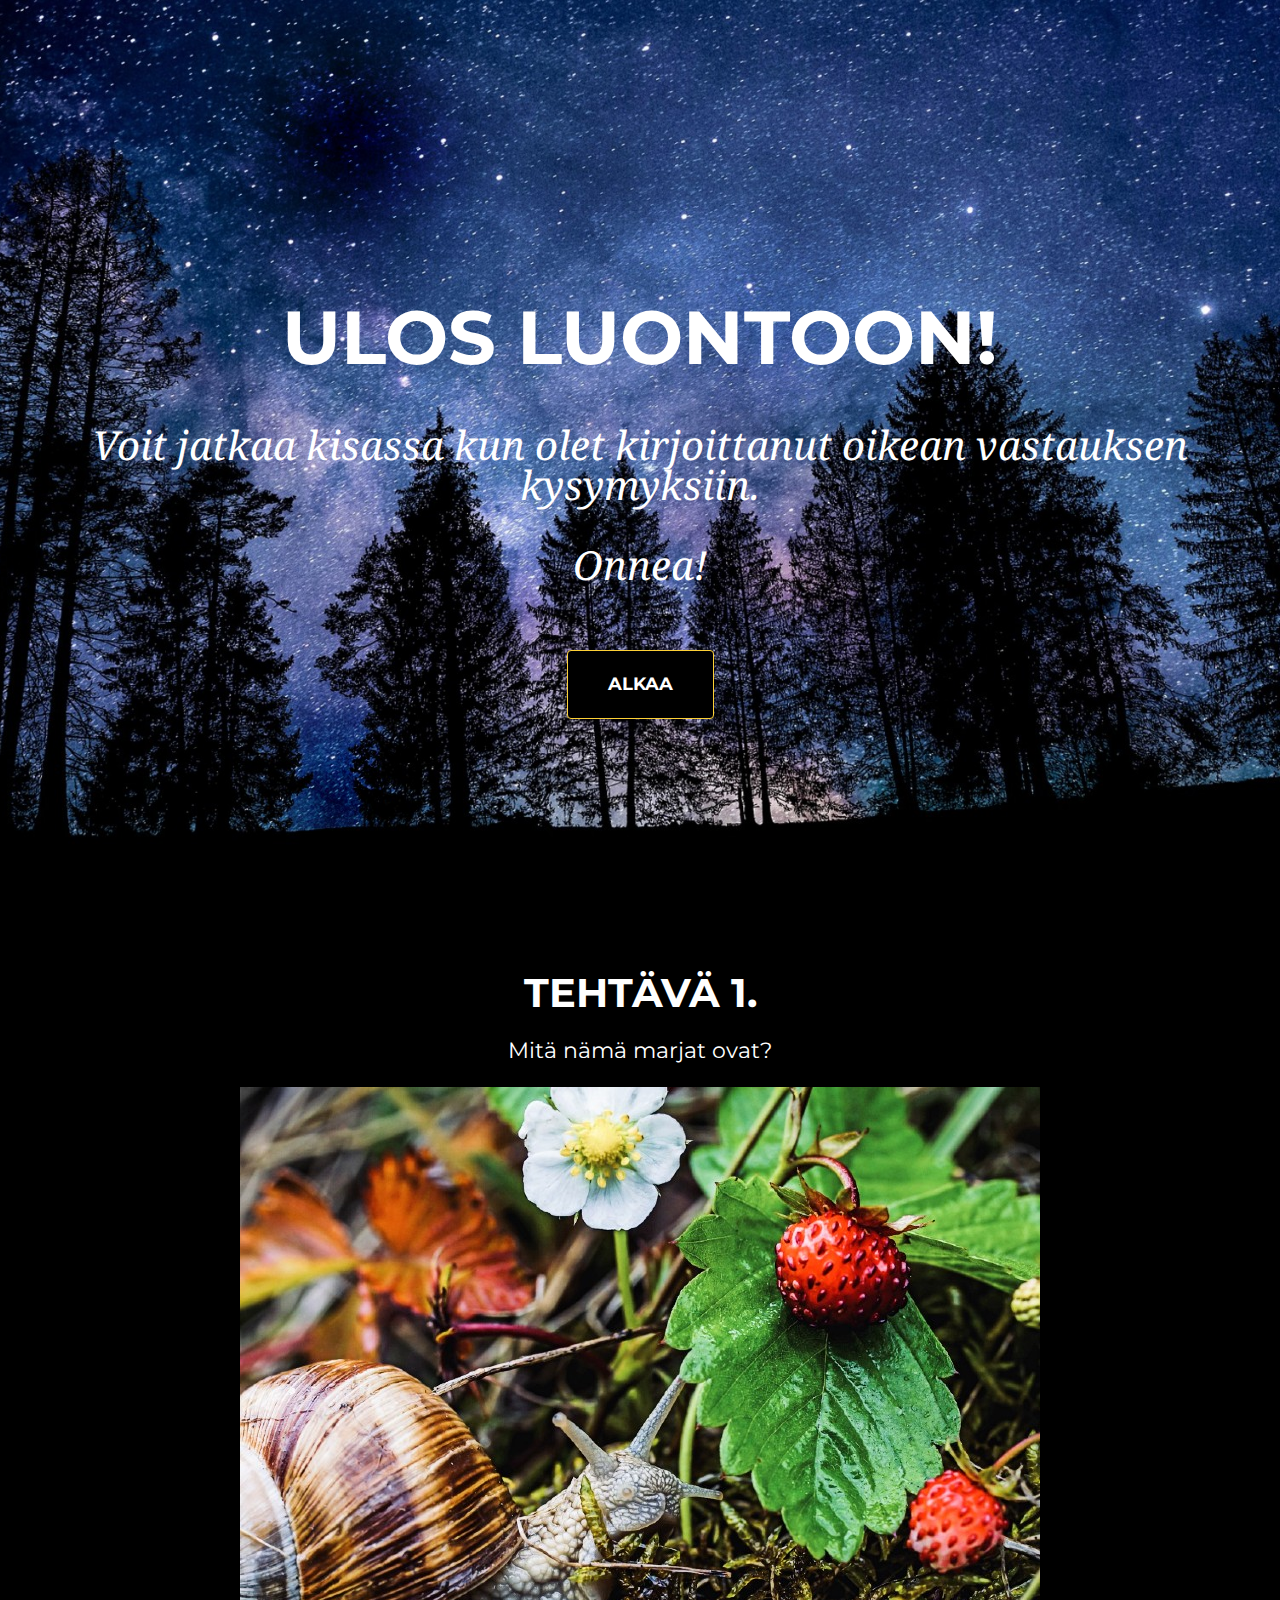
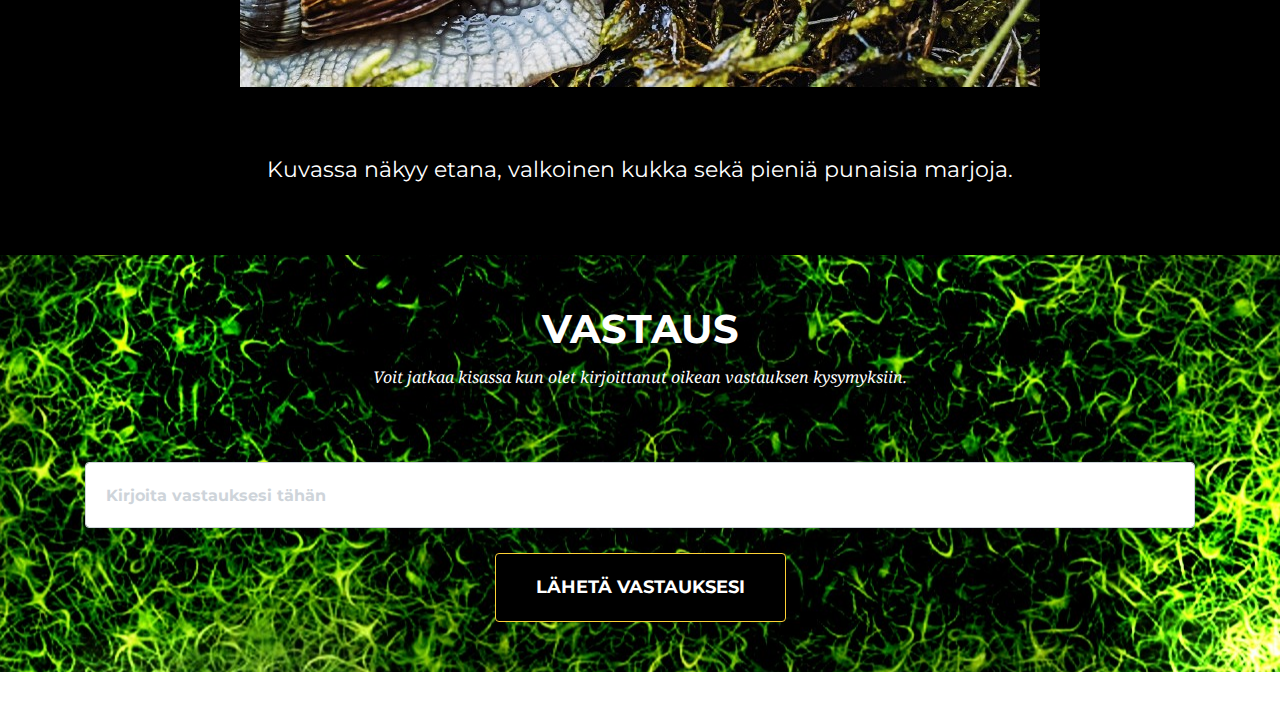
==== index.html @ 07931cec "tävlingsommar" ====
<!--
OM TEKNIKJAKTEN
==========================================================
Teknikjakten är inspirerad av escape rooms och skapades som en del 
av projektet Mer för fler som Umeå kommuns bibliotek deltog i 2018. 
Projektgruppen bestod av sex personer från olika bibliotek som gick 
en metodutbildning, SKL:s Innovationsguiden.

Du kan hitta mer information om detta projekt på följande plats

www.minabibliotek.se/merforfler

SKAPA EGNA JAKTER
==========================================================
Denna version av teknikjakten är en mall framtagen för att det skall vara
enkelt att skapa egna teknikjakter.
kunna skapa egna "teknikjakter".

Ett exempel på teknikjakt kan hittas på:

www.itbib.se/teknikjakten

LICENS OCH MALL
==========================================================
Teknikjakten är byggd med hjälp av ett javascript ramverk som heter 
Twitter bootstrap och en tema som heter Agency.
Temat kan hittas på följande sida.

https://startbootstrap.com/themes/agency/

Eller här:

https://github.com/BlackrockDigital/startbootstrap-agency

Mallen Agency använder sig av en licens som heter "The MIT License".
Det innebär följande

The MIT License (MIT)

Copyright (c) 2013-2019 Blackrock Digital LLC

Permission is hereby granted, free of charge, to any person obtaining a copy
of this software and associated documentation files (the "Software"), to deal
in the Software without restriction, including without limitation the rights
to use, copy, modify, merge, publish, distribute, sublicense, and/or sell
copies of the Software, and to permit persons to whom the Software is
furnished to do so, subject to the following conditions:

The above copyright notice and this permission notice shall be included in
all copies or substantial portions of the Software.

THE SOFTWARE IS PROVIDED "AS IS", WITHOUT WARRANTY OF ANY KIND, EXPRESS OR
IMPLIED, INCLUDING BUT NOT LIMITED TO THE WARRANTIES OF MERCHANTABILITY,
FITNESS FOR A PARTICULAR PURPOSE AND NONINFRINGEMENT. IN NO EVENT SHALL THE
AUTHORS OR COPYRIGHT HOLDERS BE LIABLE FOR ANY CLAIM, DAMAGES OR OTHER
LIABILITY, WHETHER IN AN ACTION OF CONTRACT, TORT OR OTHERWISE, ARISING FROM,
OUT OF OR IN CONNECTION WITH THE SOFTWARE OR THE USE OR OTHER DEALINGS IN
THE SOFTWARE.

SLUT PÅ KOMMENTARER
==========================================================
-->

<!--SÅ GÖR DU För att skapa en egen teknikjakt behöver du ändra vissa delar i detta dokument
sådana platser är märkta med texten ÄNDRA. Läs kommentarerna eller använd sökfunktionen
ctrl+f för att snabbt hitta de platser du behöver ändra på.-->


<!DOCTYPE html>
<html lang="sv">
  <head>
    <meta http-equiv="Content-Type" content="text/html; charset=UTF-8">
    <meta name="viewport" content="width=device-width, initial-scale=1, shrink-to-fit=no">
    <meta name="description" content="">
    <meta name="author" content="">

  <!--
  # Genom att ändra denna informationen nedan kan du ge jakten ett eget namn
  # EX: <title>Ett helt eget namn</title>
  # Informationen visas inte någonstans på webbsidan utan ändrar det namn som 
  # webbsidans flik/tabb har då du du surfar till sidan.
  # 
  -->

    

  <!--Filer som berättar hur sidan skall se ut laddas in. Här behöver vi inte ändra något-->
  
    <link href="vendor/bootstrap/css/bootstrap.min.css" rel="stylesheet">
    <link href="vendor/fontawesome-free/css/all.min.css" rel="stylesheet" type="text/css">
    <link href="https://fonts.googleapis.com/css?family=Montserrat:400,700" rel="stylesheet" type="text/css">
    <link href='https://fonts.googleapis.com/css?family=Kaushan+Script' rel='stylesheet' type='text/css'>
    <link href='https://fonts.googleapis.com/css?family=Droid+Serif:400,700,400italic,700italic' rel='stylesheet' type='text/css'>
    <link href='https://fonts.googleapis.com/css?family=Roboto+Slab:400,100,300,700' rel='stylesheet' type='text/css'>
    <link href="css/agency.min.css" rel="stylesheet">
    <link href="css/style.css" rel="stylesheet">

  </head>


  <body id="page-top">
  <!-- Denna del av koden berättar vad menyn skall innehålla -->
    <nav class="navbar navbar-expand-lg navbar-dark fixed-top" id="mainNav">
      <div class="container">
        
        <!--<button class="navbar-toggler navbar-toggler-right" type="button" data-toggle="collapse" data-target="#navbarResponsive" aria-controls="navbarResponsive" aria-expanded="false" aria-label="Toggle navigation">
          Menu
          <i class="fas fa-bars"></i>
        </button>
        <div class="collapse navbar-collapse" id="navbarResponsive">
          <ul class="navbar-nav text-uppercase ml-auto">
            <li class="nav-item">
              <a class="nav-link js-scroll-trigger" href="./om.html"></a>
            </li> 
            <li class="nav-item">
              <a class="nav-link js-scroll-trigger" href="./om.html"></a>
            </li> 

          </ul>
          -->
        </div>
      </div>
    </nav>

    <!--SLUT PÅ DELEN SOM BESKRIVER MENYN LÄNGST UPP-->

    <!--FÖRSTA DELEN SOM INTRODUCERAR JAKTEN STARTAR-->
    <header class="masthead"> 
      <div class="container"> 
        <div class="intro-text">
        <div class="intro-heading text-uppercase">Ulos luontoon!</div>
          <div class="intro-lead-in">Voit jatkaa kisassa kun olet kirjoittanut oikean vastauksen kysymyksiin.<br/><br/>Onnea! <br/><br/></div>
          
          <a class="btn btn-primary btn-xl text-uppercase js-scroll-trigger" href="#services">
          Alkaa
          </a>
        </div>
      </div>
    </header>
    
    <!-- DELEN SOM BESKRIVER FÖRSTA UPPDRAGET STARTAR -->
    <section id="services">
      <div class="container">
        <div class="row">
          <div class="col-lg-12 text-center">
            <h2 class="section-heading text-uppercase">Tehtävä 1.</h2>
            <!-- h3 class="section-subheading "></h3-->

            <p> Mitä nämä marjat ovat?</p>
            
            <!--Ibland kanske du vill lägga till en bild i beskrivningen.
            I så fall läger du in bilden i katalogen img.
            Du lägger sedan in följande kod för att berätta att en bild skall visas.
            Men ersätter bildensnamn med det namn din bild och det filformat din bild har.

            EX:
            <img src="./img/bildensnamn.filformat">
            T.ex: <img src="./img/coolbild.jpeg">-->
            <img src="./img/smul.jpg" alt="">
            <p></p>

            <br />
            <br />
            <p>Kuvassa näkyy etana, valkoinen kukka sekä pieniä punaisia marjoja.</p>
            <!--Här nedan beskriver du vad uppdraget skall vara-->
            <p>
          
            </p>
          </div>
        </div>
      </div>
    </section>

 
    
    <!-- DELEN DÄR MAN MATAR IN SITT SVAR STARTAR -->
    <section id="contact">
      <div class="container">
        <div class="row">
          <div class="col-lg-12 text-center">
            <h2 class="section-heading text-uppercase">vastaus</h2>
            <h3 class="section-subheading question-text">Voit jatkaa kisassa kun olet kirjoittanut oikean vastauksen kysymyksiin.</h3>
          </div>
        </div>
        <div class="row">
          <div class="col-lg-12">

      <!--Du behöver här berätta vilken sida som skall laddas om man löser uppdraget.
      Just nu är det sidan som heter 2.html som skall laddas.
      Om vi istället skulle arbeta med uppdrag 2 just så och ändra i filen 2.html skulle vi då alltså
      istället låta det stå "./3.html" eftersom det då är den sidan som borde laddas.

      Vi kan fortsätta på detta viset och lägga till nya sidor tills dess att vi skapat
      så många uppdrag vi vill.
      -->
            <form id="contactForm" name="sentMessage" novalidate="novalidate" 
            action="./2.html" 
            onsubmit="return validateForm()" autocomplete="off">
              <div class="row">
                <div class="col-md-12">
                  <div class="form-group">
                    <input class="form-control" id="answer" type="text" placeholder="Kirjoita vastauksesi tähän" required="required" data-validation-required-message="Rutan får inte vara tom">
                    <p class="help-block text-danger"></p>
                  </div>
                  
                <div class="col-lg-12 text-center">
                  <div id="success"></div>
                  <button id="sendMessageButton" class="btn btn-primary btn-xl text-uppercase" type="submit">Lähetä vastauksesi</button>
                </div>
              </div>
            
          </div></form>
        </div>
      </div>
    </div></section>

    <!-- DENNA DEL BESKRIVER INFORMATIONEN SOM VISAS LÄNGST NER PÅ SIDAN -->
    <footer>
      <div class="container">
        <div class="row">
          <div class="col-md-12">
            <span class="copyright">
              
            </span>
          </div>
          
        </div>
      </div>
    </footer>



    <!-- Filer som denna mall använder läses in, du behöver inte ändra något här.-->

    <script src="vendor/jquery/jquery.min.js"></script>
    <script src="vendor/bootstrap/js/bootstrap.bundle.min.js"></script>
    <script src="vendor/jquery-easing/jquery.easing.min.js"></script>
    <script src="js/agency.min.js"></script>
    <script src="js/agency.min.js"></script>

    <!--I DENNA DEL BERÄTTAR DU VAD SOM ÄR RÄTT SVAR-->
    <script>
    function validateForm() {

      //Det använder skriver i rutan hämtas in och sparas i en variabel som heter answer.
      //det man skrivit in i rutan konverteras automatiskt till gemener.
      //Skriver någon in MeDDelande och då använder versaler kommer texten som sparas att ändå att bli meddelande.
      //Det gör det lättare att berätta vilket alteranativ som är rätt eftersom
      //vi inte behöver ta hänsyn till gemenser/versaler.
      var answer = document.forms["contactForm"]["answer"].value.toLowerCase();
      
      /*Genom att ändra det som står mellan dessa tecken "" kan du välja vad som är rätt svar 
      Viktigt! Skriv svaret med små bokstäver.

      EX: if (answer == "mittsvar")

      Om man nu skriver in mittsvar i rutan kommer man vidare.
      
      Finns det fler än ett rätt svar? 

      Genom att lägga till följande tecken || (markera texten och kopiera 
      eller tryck alt-gr samtidigt som du trycker på tangenten till höger om shift)
      så kan du lägga till fler alternativ som är rätt.

      EX: Med två räta svar

      if (answer == "svar1" || answer == "svar2" )
      
      EX: Med tre rätta svar

      if (answer == "svar1" || answer == "svar2" answer == "svar3" )
      */

      if (answer == "ahomansikoita") { /*Kom ihåg att svaret skall skrivas med gemener*/
          return true;
      }else{
        document.getElementById("answer").value ="";
        document.getElementById("answer").setAttribute("placeholder","Det var tyvärr fel svar, försök igen!");
        return false;
      }
    }
  </script>

  <!--GRATTIS! Du har nu gjort startsidan för din egen teknikjakt! Testa att dubbelklicka på denna fil
  index.html för att visa sidan i din webbläsare. Fungerar inte  det kan du högerklicka på filen och välja öppna med. Där borde du kunna hitta någon webbläsare som alternativ

  EX: Internet Explorer, Edge, Firefox, Chrome

  Det är nu dags att öppna sidan som heter 2.html och följa instruktionerna där.
  -->
</body>
</html>
---- vendor/fontawesome-free/css/all.min.css ----
/*!
 * Font Awesome Free 5.3.1 by @fontawesome - https://fontawesome.com
 * License - https://fontawesome.com/license/free (Icons: CC BY 4.0, Fonts: SIL OFL 1.1, Code: MIT License)
 */
.fa,.fab,.fal,.far,.fas{-moz-osx-font-smoothing:grayscale;-webkit-font-smoothing:antialiased;display:inline-block;font-style:normal;font-variant:normal;text-rendering:auto;line-height:1}.fa-lg{font-size:1.33333em;line-height:.75em;vertical-align:-.0667em}.fa-xs{font-size:.75em}.fa-sm{font-size:.875em}.fa-1x{font-size:1em}.fa-2x{font-size:2em}.fa-3x{font-size:3em}.fa-4x{font-size:4em}.fa-5x{font-size:5em}.fa-6x{font-size:6em}.fa-7x{font-size:7em}.fa-8x{font-size:8em}.fa-9x{font-size:9em}.fa-10x{font-size:10em}.fa-fw{text-align:center;width:1.25em}.fa-ul{list-style-type:none;margin-left:2.5em;padding-left:0}.fa-ul>li{position:relative}.fa-li{left:-2em;position:absolute;text-align:center;width:2em;line-height:inherit}.fa-border{border:.08em solid #eee;border-radius:.1em;padding:.2em .25em .15em}.fa-pull-left{float:left}.fa-pull-right{float:right}.fa.fa-pull-left,.fab.fa-pull-left,.fal.fa-pull-left,.far.fa-pull-left,.fas.fa-pull-left{margin-right:.3em}.fa.fa-pull-right,.fab.fa-pull-right,.fal.fa-pull-right,.far.fa-pull-right,.fas.fa-pull-right{margin-left:.3em}.fa-spin{animation:fa-spin 2s infinite linear}.fa-pulse{animation:fa-spin 1s infinite steps(8)}@keyframes fa-spin{0%{transform:rotate(0deg)}to{transform:rotate(1turn)}}.fa-rotate-90{-ms-filter:"progid:DXImageTransform.Microsoft.BasicImage(rotation=1)";transform:rotate(90deg)}.fa-rotate-180{-ms-filter:"progid:DXImageTransform.Microsoft.BasicImage(rotation=2)";transform:rotate(180deg)}.fa-rotate-270{-ms-filter:"progid:DXImageTransform.Microsoft.BasicImage(rotation=3)";transform:rotate(270deg)}.fa-flip-horizontal{-ms-filter:"progid:DXImageTransform.Microsoft.BasicImage(rotation=0, mirror=1)";transform:scaleX(-1)}.fa-flip-vertical{transform:scaleY(-1)}.fa-flip-horizontal.fa-flip-vertical,.fa-flip-vertical{-ms-filter:"progid:DXImageTransform.Microsoft.BasicImage(rotation=2, mirror=1)"}.fa-flip-horizontal.fa-flip-vertical{transform:scale(-1)}:root .fa-flip-horizontal,:root .fa-flip-vertical,:root .fa-rotate-90,:root .fa-rotate-180,:root .fa-rotate-270{-webkit-filter:none;filter:none}.fa-stack{display:inline-block;height:2em;line-height:2em;position:relative;vertical-align:middle;width:2em}.fa-stack-1x,.fa-stack-2x{left:0;position:absolute;text-align:center;width:100%}.fa-stack-1x{line-height:inherit}.fa-stack-2x{font-size:2em}.fa-inverse{color:#fff}.fa-500px:before{content:"\f26e"}.fa-accessible-icon:before{content:"\f368"}.fa-accusoft:before{content:"\f369"}.fa-ad:before{content:"\f641"}.fa-address-book:before{content:"\f2b9"}.fa-address-card:before{content:"\f2bb"}.fa-adjust:before{content:"\f042"}.fa-adn:before{content:"\f170"}.fa-adversal:before{content:"\f36a"}.fa-affiliatetheme:before{content:"\f36b"}.fa-air-freshener:before{content:"\f5d0"}.fa-algolia:before{content:"\f36c"}.fa-align-center:before{content:"\f037"}.fa-align-justify:before{content:"\f039"}.fa-align-left:before{content:"\f036"}.fa-align-right:before{content:"\f038"}.fa-alipay:before{content:"\f642"}.fa-allergies:before{content:"\f461"}.fa-amazon:before{content:"\f270"}.fa-amazon-pay:before{content:"\f42c"}.fa-ambulance:before{content:"\f0f9"}.fa-american-sign-language-interpreting:before{content:"\f2a3"}.fa-amilia:before{content:"\f36d"}.fa-anchor:before{content:"\f13d"}.fa-android:before{content:"\f17b"}.fa-angellist:before{content:"\f209"}.fa-angle-double-down:before{content:"\f103"}.fa-angle-double-left:before{content:"\f100"}.fa-angle-double-right:before{content:"\f101"}.fa-angle-double-up:before{content:"\f102"}.fa-angle-down:before{content:"\f107"}.fa-angle-left:before{content:"\f104"}.fa-angle-right:before{content:"\f105"}.fa-angle-up:before{content:"\f106"}.fa-angry:before{content:"\f556"}.fa-angrycreative:before{content:"\f36e"}.fa-angular:before{content:"\f420"}.fa-ankh:before{content:"\f644"}.fa-app-store:before{content:"\f36f"}.fa-app-store-ios:before{content:"\f370"}.fa-apper:before{content:"\f371"}.fa-apple:before{content:"\f179"}.fa-apple-alt:before{content:"\f5d1"}.fa-apple-pay:before{content:"\f415"}.fa-archive:before{content:"\f187"}.fa-archway:before{content:"\f557"}.fa-arrow-alt-circle-down:before{content:"\f358"}.fa-arrow-alt-circle-left:before{content:"\f359"}.fa-arrow-alt-circle-right:before{content:"\f35a"}.fa-arrow-alt-circle-up:before{content:"\f35b"}.fa-arrow-circle-down:before{content:"\f0ab"}.fa-arrow-circle-left:before{content:"\f0a8"}.fa-arrow-circle-right:before{content:"\f0a9"}.fa-arrow-circle-up:before{content:"\f0aa"}.fa-arrow-down:before{content:"\f063"}.fa-arrow-left:before{content:"\f060"}.fa-arrow-right:before{content:"\f061"}.fa-arrow-up:before{content:"\f062"}.fa-arrows-alt:before{content:"\f0b2"}.fa-arrows-alt-h:before{content:"\f337"}.fa-arrows-alt-v:before{content:"\f338"}.fa-assistive-listening-systems:before{content:"\f2a2"}.fa-asterisk:before{content:"\f069"}.fa-asymmetrik:before{content:"\f372"}.fa-at:before{content:"\f1fa"}.fa-atlas:before{content:"\f558"}.fa-atom:before{content:"\f5d2"}.fa-audible:before{content:"\f373"}.fa-audio-description:before{content:"\f29e"}.fa-autoprefixer:before{content:"\f41c"}.fa-avianex:before{content:"\f374"}.fa-aviato:before{content:"\f421"}.fa-award:before{content:"\f559"}.fa-aws:before{content:"\f375"}.fa-backspace:before{content:"\f55a"}.fa-backward:before{content:"\f04a"}.fa-balance-scale:before{content:"\f24e"}.fa-ban:before{content:"\f05e"}.fa-band-aid:before{content:"\f462"}.fa-bandcamp:before{content:"\f2d5"}.fa-barcode:before{content:"\f02a"}.fa-bars:before{content:"\f0c9"}.fa-baseball-ball:before{content:"\f433"}.fa-basketball-ball:before{content:"\f434"}.fa-bath:before{content:"\f2cd"}.fa-battery-empty:before{content:"\f244"}.fa-battery-full:before{content:"\f240"}.fa-battery-half:before{content:"\f242"}.fa-battery-quarter:before{content:"\f243"}.fa-battery-three-quarters:before{content:"\f241"}.fa-bed:before{content:"\f236"}.fa-beer:before{content:"\f0fc"}.fa-behance:before{content:"\f1b4"}.fa-behance-square:before{content:"\f1b5"}.fa-bell:before{content:"\f0f3"}.fa-bell-slash:before{content:"\f1f6"}.fa-bezier-curve:before{content:"\f55b"}.fa-bible:before{content:"\f647"}.fa-bicycle:before{content:"\f206"}.fa-bimobject:before{content:"\f378"}.fa-binoculars:before{content:"\f1e5"}.fa-birthday-cake:before{content:"\f1fd"}.fa-bitbucket:before{content:"\f171"}.fa-bitcoin:before{content:"\f379"}.fa-bity:before{content:"\f37a"}.fa-black-tie:before{content:"\f27e"}.fa-blackberry:before{content:"\f37b"}.fa-blender:before{content:"\f517"}.fa-blind:before{content:"\f29d"}.fa-blogger:before{content:"\f37c"}.fa-blogger-b:before{content:"\f37d"}.fa-bluetooth:before{content:"\f293"}.fa-bluetooth-b:before{content:"\f294"}.fa-bold:before{content:"\f032"}.fa-bolt:before{content:"\f0e7"}.fa-bomb:before{content:"\f1e2"}.fa-bone:before{content:"\f5d7"}.fa-bong:before{content:"\f55c"}.fa-book:before{content:"\f02d"}.fa-book-open:before{content:"\f518"}.fa-book-reader:before{content:"\f5da"}.fa-bookmark:before{content:"\f02e"}.fa-bowling-ball:before{content:"\f436"}.fa-box:before{content:"\f466"}.fa-box-open:before{content:"\f49e"}.fa-boxes:before{content:"\f468"}.fa-braille:before{content:"\f2a1"}.fa-brain:before{content:"\f5dc"}.fa-briefcase:before{content:"\f0b1"}.fa-briefcase-medical:before{content:"\f469"}.fa-broadcast-tower:before{content:"\f519"}.fa-broom:before{content:"\f51a"}.fa-brush:before{content:"\f55d"}.fa-btc:before{content:"\f15a"}.fa-bug:before{content:"\f188"}.fa-building:before{content:"\f1ad"}.fa-bullhorn:before{content:"\f0a1"}.fa-bullseye:before{content:"\f140"}.fa-burn:before{content:"\f46a"}.fa-buromobelexperte:before{content:"\f37f"}.fa-bus:before{content:"\f207"}.fa-bus-alt:before{content:"\f55e"}.fa-business-time:before{content:"\f64a"}.fa-buysellads:before{content:"\f20d"}.fa-calculator:before{content:"\f1ec"}.fa-calendar:before{content:"\f133"}.fa-calendar-alt:before{content:"\f073"}.fa-calendar-check:before{content:"\f274"}.fa-calendar-minus:before{content:"\f272"}.fa-calendar-plus:before{content:"\f271"}.fa-calendar-times:before{content:"\f273"}.fa-camera:before{content:"\f030"}.fa-camera-retro:before{content:"\f083"}.fa-cannabis:before{content:"\f55f"}.fa-capsules:before{content:"\f46b"}.fa-car:before{content:"\f1b9"}.fa-car-alt:before{content:"\f5de"}.fa-car-battery:before{content:"\f5df"}.fa-car-crash:before{content:"\f5e1"}.fa-car-side:before{content:"\f5e4"}.fa-caret-down:before{content:"\f0d7"}.fa-caret-left:before{content:"\f0d9"}.fa-caret-right:before{content:"\f0da"}.fa-caret-square-down:before{content:"\f150"}.fa-caret-square-left:before{content:"\f191"}.fa-caret-square-right:before{content:"\f152"}.fa-caret-square-up:before{content:"\f151"}.fa-caret-up:before{content:"\f0d8"}.fa-cart-arrow-down:before{content:"\f218"}.fa-cart-plus:before{content:"\f217"}.fa-cc-amazon-pay:before{content:"\f42d"}.fa-cc-amex:before{content:"\f1f3"}.fa-cc-apple-pay:before{content:"\f416"}.fa-cc-diners-club:before{content:"\f24c"}.fa-cc-discover:before{content:"\f1f2"}.fa-cc-jcb:before{content:"\f24b"}.fa-cc-mastercard:before{content:"\f1f1"}.fa-cc-paypal:before{content:"\f1f4"}.fa-cc-stripe:before{content:"\f1f5"}.fa-cc-visa:before{content:"\f1f0"}.fa-centercode:before{content:"\f380"}.fa-certificate:before{content:"\f0a3"}.fa-chalkboard:before{content:"\f51b"}.fa-chalkboard-teacher:before{content:"\f51c"}.fa-charging-station:before{content:"\f5e7"}.fa-chart-area:before{content:"\f1fe"}.fa-chart-bar:before{content:"\f080"}.fa-chart-line:before{content:"\f201"}.fa-chart-pie:before{content:"\f200"}.fa-check:before{content:"\f00c"}.fa-check-circle:before{content:"\f058"}.fa-check-double:before{content:"\f560"}.fa-check-square:before{content:"\f14a"}.fa-chess:before{content:"\f439"}.fa-chess-bishop:before{content:"\f43a"}.fa-chess-board:before{content:"\f43c"}.fa-chess-king:before{content:"\f43f"}.fa-chess-knight:before{content:"\f441"}.fa-chess-pawn:before{content:"\f443"}.fa-chess-queen:before{content:"\f445"}.fa-chess-rook:before{content:"\f447"}.fa-chevron-circle-down:before{content:"\f13a"}.fa-chevron-circle-left:before{content:"\f137"}.fa-chevron-circle-right:before{content:"\f138"}.fa-chevron-circle-up:before{content:"\f139"}.fa-chevron-down:before{content:"\f078"}.fa-chevron-left:before{content:"\f053"}.fa-chevron-right:before{content:"\f054"}.fa-chevron-up:before{content:"\f077"}.fa-child:before{content:"\f1ae"}.fa-chrome:before{content:"\f268"}.fa-church:before{content:"\f51d"}.fa-circle:before{content:"\f111"}.fa-circle-notch:before{content:"\f1ce"}.fa-city:before{content:"\f64f"}.fa-clipboard:before{content:"\f328"}.fa-clipboard-check:before{content:"\f46c"}.fa-clipboard-list:before{content:"\f46d"}.fa-clock:before{content:"\f017"}.fa-clone:before{content:"\f24d"}.fa-closed-captioning:before{content:"\f20a"}.fa-cloud:before{content:"\f0c2"}.fa-cloud-download-alt:before{content:"\f381"}.fa-cloud-upload-alt:before{content:"\f382"}.fa-cloudscale:before{content:"\f383"}.fa-cloudsmith:before{content:"\f384"}.fa-cloudversify:before{content:"\f385"}.fa-cocktail:before{content:"\f561"}.fa-code:before{content:"\f121"}.fa-code-branch:before{content:"\f126"}.fa-codepen:before{content:"\f1cb"}.fa-codiepie:before{content:"\f284"}.fa-coffee:before{content:"\f0f4"}.fa-cog:before{content:"\f013"}.fa-cogs:before{content:"\f085"}.fa-coins:before{content:"\f51e"}.fa-columns:before{content:"\f0db"}.fa-comment:before{content:"\f075"}.fa-comment-alt:before{content:"\f27a"}.fa-comment-dollar:before{content:"\f651"}.fa-comment-dots:before{content:"\f4ad"}.fa-comment-slash:before{content:"\f4b3"}.fa-comments:before{content:"\f086"}.fa-comments-dollar:before{content:"\f653"}.fa-compact-disc:before{content:"\f51f"}.fa-compass:before{content:"\f14e"}.fa-compress:before{content:"\f066"}.fa-concierge-bell:before{content:"\f562"}.fa-connectdevelop:before{content:"\f20e"}.fa-contao:before{content:"\f26d"}.fa-cookie:before{content:"\f563"}.fa-cookie-bite:before{content:"\f564"}.fa-copy:before{content:"\f0c5"}.fa-copyright:before{content:"\f1f9"}.fa-couch:before{content:"\f4b8"}.fa-cpanel:before{content:"\f388"}.fa-creative-commons:before{content:"\f25e"}.fa-creative-commons-by:before{content:"\f4e7"}.fa-creative-commons-nc:before{content:"\f4e8"}.fa-creative-commons-nc-eu:before{content:"\f4e9"}.fa-creative-commons-nc-jp:before{content:"\f4ea"}.fa-creative-commons-nd:before{content:"\f4eb"}.fa-creative-commons-pd:before{content:"\f4ec"}.fa-creative-commons-pd-alt:before{content:"\f4ed"}.fa-creative-commons-remix:before{content:"\f4ee"}.fa-creative-commons-sa:before{content:"\f4ef"}.fa-creative-commons-sampling:before{content:"\f4f0"}.fa-creative-commons-sampling-plus:before{content:"\f4f1"}.fa-creative-commons-share:before{content:"\f4f2"}.fa-credit-card:before{content:"\f09d"}.fa-crop:before{content:"\f125"}.fa-crop-alt:before{content:"\f565"}.fa-cross:before{content:"\f654"}.fa-crosshairs:before{content:"\f05b"}.fa-crow:before{content:"\f520"}.fa-crown:before{content:"\f521"}.fa-css3:before{content:"\f13c"}.fa-css3-alt:before{content:"\f38b"}.fa-cube:before{content:"\f1b2"}.fa-cubes:before{content:"\f1b3"}.fa-cut:before{content:"\f0c4"}.fa-cuttlefish:before{content:"\f38c"}.fa-d-and-d:before{content:"\f38d"}.fa-dashcube:before{content:"\f210"}.fa-database:before{content:"\f1c0"}.fa-deaf:before{content:"\f2a4"}.fa-delicious:before{content:"\f1a5"}.fa-deploydog:before{content:"\f38e"}.fa-deskpro:before{content:"\f38f"}.fa-desktop:before{content:"\f108"}.fa-deviantart:before{content:"\f1bd"}.fa-dharmachakra:before{content:"\f655"}.fa-diagnoses:before{content:"\f470"}.fa-dice:before{content:"\f522"}.fa-dice-five:before{content:"\f523"}.fa-dice-four:before{content:"\f524"}.fa-dice-one:before{content:"\f525"}.fa-dice-six:before{content:"\f526"}.fa-dice-three:before{content:"\f527"}.fa-dice-two:before{content:"\f528"}.fa-digg:before{content:"\f1a6"}.fa-digital-ocean:before{content:"\f391"}.fa-digital-tachograph:before{content:"\f566"}.fa-directions:before{content:"\f5eb"}.fa-discord:before{content:"\f392"}.fa-discourse:before{content:"\f393"}.fa-divide:before{content:"\f529"}.fa-dizzy:before{content:"\f567"}.fa-dna:before{content:"\f471"}.fa-dochub:before{content:"\f394"}.fa-docker:before{content:"\f395"}.fa-dollar-sign:before{content:"\f155"}.fa-dolly:before{content:"\f472"}.fa-dolly-flatbed:before{content:"\f474"}.fa-donate:before{content:"\f4b9"}.fa-door-closed:before{content:"\f52a"}.fa-door-open:before{content:"\f52b"}.fa-dot-circle:before{content:"\f192"}.fa-dove:before{content:"\f4ba"}.fa-download:before{content:"\f019"}.fa-draft2digital:before{content:"\f396"}.fa-drafting-compass:before{content:"\f568"}.fa-draw-polygon:before{content:"\f5ee"}.fa-dribbble:before{content:"\f17d"}.fa-dribbble-square:before{content:"\f397"}.fa-dropbox:before{content:"\f16b"}.fa-drum:before{content:"\f569"}.fa-drum-steelpan:before{content:"\f56a"}.fa-drupal:before{content:"\f1a9"}.fa-dumbbell:before{content:"\f44b"}.fa-dyalog:before{content:"\f399"}.fa-earlybirds:before{content:"\f39a"}.fa-ebay:before{content:"\f4f4"}.fa-edge:before{content:"\f282"}.fa-edit:before{content:"\f044"}.fa-eject:before{content:"\f052"}.fa-elementor:before{content:"\f430"}.fa-ellipsis-h:before{content:"\f141"}.fa-ellipsis-v:before{content:"\f142"}.fa-ello:before{content:"\f5f1"}.fa-ember:before{content:"\f423"}.fa-empire:before{content:"\f1d1"}.fa-envelope:before{content:"\f0e0"}.fa-envelope-open:before{content:"\f2b6"}.fa-envelope-open-text:before{content:"\f658"}.fa-envelope-square:before{content:"\f199"}.fa-envira:before{content:"\f299"}.fa-equals:before{content:"\f52c"}.fa-eraser:before{content:"\f12d"}.fa-erlang:before{content:"\f39d"}.fa-ethereum:before{content:"\f42e"}.fa-etsy:before{content:"\f2d7"}.fa-euro-sign:before{content:"\f153"}.fa-exchange-alt:before{content:"\f362"}.fa-exclamation:before{content:"\f12a"}.fa-exclamation-circle:before{content:"\f06a"}.fa-exclamation-triangle:before{content:"\f071"}.fa-expand:before{content:"\f065"}.fa-expand-arrows-alt:before{content:"\f31e"}.fa-expeditedssl:before{content:"\f23e"}.fa-external-link-alt:before{content:"\f35d"}.fa-external-link-square-alt:before{content:"\f360"}.fa-eye:before{content:"\f06e"}.fa-eye-dropper:before{content:"\f1fb"}.fa-eye-slash:before{content:"\f070"}.fa-facebook:before{content:"\f09a"}.fa-facebook-f:before{content:"\f39e"}.fa-facebook-messenger:before{content:"\f39f"}.fa-facebook-square:before{content:"\f082"}.fa-fast-backward:before{content:"\f049"}.fa-fast-forward:before{content:"\f050"}.fa-fax:before{content:"\f1ac"}.fa-feather:before{content:"\f52d"}.fa-feather-alt:before{content:"\f56b"}.fa-female:before{content:"\f182"}.fa-fighter-jet:before{content:"\f0fb"}.fa-file:before{content:"\f15b"}.fa-file-alt:before{content:"\f15c"}.fa-file-archive:before{content:"\f1c6"}.fa-file-audio:before{content:"\f1c7"}.fa-file-code:before{content:"\f1c9"}.fa-file-contract:before{content:"\f56c"}.fa-file-download:before{content:"\f56d"}.fa-file-excel:before{content:"\f1c3"}.fa-file-export:before{content:"\f56e"}.fa-file-image:before{content:"\f1c5"}.fa-file-import:before{content:"\f56f"}.fa-file-invoice:before{content:"\f570"}.fa-file-invoice-dollar:before{content:"\f571"}.fa-file-medical:before{content:"\f477"}.fa-file-medical-alt:before{content:"\f478"}.fa-file-pdf:before{content:"\f1c1"}.fa-file-powerpoint:before{content:"\f1c4"}.fa-file-prescription:before{content:"\f572"}.fa-file-signature:before{content:"\f573"}.fa-file-upload:before{content:"\f574"}.fa-file-video:before{content:"\f1c8"}.fa-file-word:before{content:"\f1c2"}.fa-fill:before{content:"\f575"}.fa-fill-drip:before{content:"\f576"}.fa-film:before{content:"\f008"}.fa-filter:before{content:"\f0b0"}.fa-fingerprint:before{content:"\f577"}.fa-fire:before{content:"\f06d"}.fa-fire-extinguisher:before{content:"\f134"}.fa-firefox:before{content:"\f269"}.fa-first-aid:before{content:"\f479"}.fa-first-order:before{content:"\f2b0"}.fa-first-order-alt:before{content:"\f50a"}.fa-firstdraft:before{content:"\f3a1"}.fa-fish:before{content:"\f578"}.fa-flag:before{content:"\f024"}.fa-flag-checkered:before{content:"\f11e"}.fa-flask:before{content:"\f0c3"}.fa-flickr:before{content:"\f16e"}.fa-flipboard:before{content:"\f44d"}.fa-flushed:before{content:"\f579"}.fa-fly:before{content:"\f417"}.fa-folder:before{content:"\f07b"}.fa-folder-minus:before{content:"\f65d"}.fa-folder-open:before{content:"\f07c"}.fa-folder-plus:before{content:"\f65e"}.fa-font:before{content:"\f031"}.fa-font-awesome:before{content:"\f2b4"}.fa-font-awesome-alt:before{content:"\f35c"}.fa-font-awesome-flag:before{content:"\f425"}.fa-font-awesome-logo-full:before{content:"\f4e6"}.fa-fonticons:before{content:"\f280"}.fa-fonticons-fi:before{content:"\f3a2"}.fa-football-ball:before{content:"\f44e"}.fa-fort-awesome:before{content:"\f286"}.fa-fort-awesome-alt:before{content:"\f3a3"}.fa-forumbee:before{content:"\f211"}.fa-forward:before{content:"\f04e"}.fa-foursquare:before{content:"\f180"}.fa-free-code-camp:before{content:"\f2c5"}.fa-freebsd:before{content:"\f3a4"}.fa-frog:before{content:"\f52e"}.fa-frown:before{content:"\f119"}.fa-frown-open:before{content:"\f57a"}.fa-fulcrum:before{content:"\f50b"}.fa-funnel-dollar:before{content:"\f662"}.fa-futbol:before{content:"\f1e3"}.fa-galactic-republic:before{content:"\f50c"}.fa-galactic-senate:before{content:"\f50d"}.fa-gamepad:before{content:"\f11b"}.fa-gas-pump:before{content:"\f52f"}.fa-gavel:before{content:"\f0e3"}.fa-gem:before{content:"\f3a5"}.fa-genderless:before{content:"\f22d"}.fa-get-pocket:before{content:"\f265"}.fa-gg:before{content:"\f260"}.fa-gg-circle:before{content:"\f261"}.fa-gift:before{content:"\f06b"}.fa-git:before{content:"\f1d3"}.fa-git-square:before{content:"\f1d2"}.fa-github:before{content:"\f09b"}.fa-github-alt:before{content:"\f113"}.fa-github-square:before{content:"\f092"}.fa-gitkraken:before{content:"\f3a6"}.fa-gitlab:before{content:"\f296"}.fa-gitter:before{content:"\f426"}.fa-glass-martini:before{content:"\f000"}.fa-glass-martini-alt:before{content:"\f57b"}.fa-glasses:before{content:"\f530"}.fa-glide:before{content:"\f2a5"}.fa-glide-g:before{content:"\f2a6"}.fa-globe:before{content:"\f0ac"}.fa-globe-africa:before{content:"\f57c"}.fa-globe-americas:before{content:"\f57d"}.fa-globe-asia:before{content:"\f57e"}.fa-gofore:before{content:"\f3a7"}.fa-golf-ball:before{content:"\f450"}.fa-goodreads:before{content:"\f3a8"}.fa-goodreads-g:before{content:"\f3a9"}.fa-google:before{content:"\f1a0"}.fa-google-drive:before{content:"\f3aa"}.fa-google-play:before{content:"\f3ab"}.fa-google-plus:before{content:"\f2b3"}.fa-google-plus-g:before{content:"\f0d5"}.fa-google-plus-square:before{content:"\f0d4"}.fa-google-wallet:before{content:"\f1ee"}.fa-gopuram:before{content:"\f664"}.fa-graduation-cap:before{content:"\f19d"}.fa-gratipay:before{content:"\f184"}.fa-grav:before{content:"\f2d6"}.fa-greater-than:before{content:"\f531"}.fa-greater-than-equal:before{content:"\f532"}.fa-grimace:before{content:"\f57f"}.fa-grin:before{content:"\f580"}.fa-grin-alt:before{content:"\f581"}.fa-grin-beam:before{content:"\f582"}.fa-grin-beam-sweat:before{content:"\f583"}.fa-grin-hearts:before{content:"\f584"}.fa-grin-squint:before{content:"\f585"}.fa-grin-squint-tears:before{content:"\f586"}.fa-grin-stars:before{content:"\f587"}.fa-grin-tears:before{content:"\f588"}.fa-grin-tongue:before{content:"\f589"}.fa-grin-tongue-squint:before{content:"\f58a"}.fa-grin-tongue-wink:before{content:"\f58b"}.fa-grin-wink:before{content:"\f58c"}.fa-grip-horizontal:before{content:"\f58d"}.fa-grip-vertical:before{content:"\f58e"}.fa-gripfire:before{content:"\f3ac"}.fa-grunt:before{content:"\f3ad"}.fa-gulp:before{content:"\f3ae"}.fa-h-square:before{content:"\f0fd"}.fa-hacker-news:before{content:"\f1d4"}.fa-hacker-news-square:before{content:"\f3af"}.fa-hackerrank:before{content:"\f5f7"}.fa-hamsa:before{content:"\f665"}.fa-hand-holding:before{content:"\f4bd"}.fa-hand-holding-heart:before{content:"\f4be"}.fa-hand-holding-usd:before{content:"\f4c0"}.fa-hand-lizard:before{content:"\f258"}.fa-hand-paper:before{content:"\f256"}.fa-hand-peace:before{content:"\f25b"}.fa-hand-point-down:before{content:"\f0a7"}.fa-hand-point-left:before{content:"\f0a5"}.fa-hand-point-right:before{content:"\f0a4"}.fa-hand-point-up:before{content:"\f0a6"}.fa-hand-pointer:before{content:"\f25a"}.fa-hand-rock:before{content:"\f255"}.fa-hand-scissors:before{content:"\f257"}.fa-hand-spock:before{content:"\f259"}.fa-hands:before{content:"\f4c2"}.fa-hands-helping:before{content:"\f4c4"}.fa-handshake:before{content:"\f2b5"}.fa-hashtag:before{content:"\f292"}.fa-haykal:before{content:"\f666"}.fa-hdd:before{content:"\f0a0"}.fa-heading:before{content:"\f1dc"}.fa-headphones:before{content:"\f025"}.fa-headphones-alt:before{content:"\f58f"}.fa-headset:before{content:"\f590"}.fa-heart:before{content:"\f004"}.fa-heartbeat:before{content:"\f21e"}.fa-helicopter:before{content:"\f533"}.fa-highlighter:before{content:"\f591"}.fa-hips:before{content:"\f452"}.fa-hire-a-helper:before{content:"\f3b0"}.fa-history:before{content:"\f1da"}.fa-hockey-puck:before{content:"\f453"}.fa-home:before{content:"\f015"}.fa-hooli:before{content:"\f427"}.fa-hornbill:before{content:"\f592"}.fa-hospital:before{content:"\f0f8"}.fa-hospital-alt:before{content:"\f47d"}.fa-hospital-symbol:before{content:"\f47e"}.fa-hot-tub:before{content:"\f593"}.fa-hotel:before{content:"\f594"}.fa-hotjar:before{content:"\f3b1"}.fa-hourglass:before{content:"\f254"}.fa-hourglass-end:before{content:"\f253"}.fa-hourglass-half:before{content:"\f252"}.fa-hourglass-start:before{content:"\f251"}.fa-houzz:before{content:"\f27c"}.fa-html5:before{content:"\f13b"}.fa-hubspot:before{content:"\f3b2"}.fa-i-cursor:before{content:"\f246"}.fa-id-badge:before{content:"\f2c1"}.fa-id-card:before{content:"\f2c2"}.fa-id-card-alt:before{content:"\f47f"}.fa-image:before{content:"\f03e"}.fa-images:before{content:"\f302"}.fa-imdb:before{content:"\f2d8"}.fa-inbox:before{content:"\f01c"}.fa-indent:before{content:"\f03c"}.fa-industry:before{content:"\f275"}.fa-infinity:before{content:"\f534"}.fa-info:before{content:"\f129"}.fa-info-circle:before{content:"\f05a"}.fa-instagram:before{content:"\f16d"}.fa-internet-explorer:before{content:"\f26b"}.fa-ioxhost:before{content:"\f208"}.fa-italic:before{content:"\f033"}.fa-itunes:before{content:"\f3b4"}.fa-itunes-note:before{content:"\f3b5"}.fa-java:before{content:"\f4e4"}.fa-jedi:before{content:"\f669"}.fa-jedi-order:before{content:"\f50e"}.fa-jenkins:before{content:"\f3b6"}.fa-joget:before{content:"\f3b7"}.fa-joint:before{content:"\f595"}.fa-joomla:before{content:"\f1aa"}.fa-journal-whills:before{content:"\f66a"}.fa-js:before{content:"\f3b8"}.fa-js-square:before{content:"\f3b9"}.fa-jsfiddle:before{content:"\f1cc"}.fa-kaaba:before{content:"\f66b"}.fa-kaggle:before{content:"\f5fa"}.fa-key:before{content:"\f084"}.fa-keybase:before{content:"\f4f5"}.fa-keyboard:before{content:"\f11c"}.fa-keycdn:before{content:"\f3ba"}.fa-khanda:before{content:"\f66d"}.fa-kickstarter:before{content:"\f3bb"}.fa-kickstarter-k:before{content:"\f3bc"}.fa-kiss:before{content:"\f596"}.fa-kiss-beam:before{content:"\f597"}.fa-kiss-wink-heart:before{content:"\f598"}.fa-kiwi-bird:before{content:"\f535"}.fa-korvue:before{content:"\f42f"}.fa-landmark:before{content:"\f66f"}.fa-language:before{content:"\f1ab"}.fa-laptop:before{content:"\f109"}.fa-laptop-code:before{content:"\f5fc"}.fa-laravel:before{content:"\f3bd"}.fa-lastfm:before{content:"\f202"}.fa-lastfm-square:before{content:"\f203"}.fa-laugh:before{content:"\f599"}.fa-laugh-beam:before{content:"\f59a"}.fa-laugh-squint:before{content:"\f59b"}.fa-laugh-wink:before{content:"\f59c"}.fa-layer-group:before{content:"\f5fd"}.fa-leaf:before{content:"\f06c"}.fa-leanpub:before{content:"\f212"}.fa-lemon:before{content:"\f094"}.fa-less:before{content:"\f41d"}.fa-less-than:before{content:"\f536"}.fa-less-than-equal:before{content:"\f537"}.fa-level-down-alt:before{content:"\f3be"}.fa-level-up-alt:before{content:"\f3bf"}.fa-life-ring:before{content:"\f1cd"}.fa-lightbulb:before{content:"\f0eb"}.fa-line:before{content:"\f3c0"}.fa-link:before{content:"\f0c1"}.fa-linkedin:before{content:"\f08c"}.fa-linkedin-in:before{content:"\f0e1"}.fa-linode:before{content:"\f2b8"}.fa-linux:before{content:"\f17c"}.fa-lira-sign:before{content:"\f195"}.fa-list:before{content:"\f03a"}.fa-list-alt:before{content:"\f022"}.fa-list-ol:before{content:"\f0cb"}.fa-list-ul:before{content:"\f0ca"}.fa-location-arrow:before{content:"\f124"}.fa-lock:before{content:"\f023"}.fa-lock-open:before{content:"\f3c1"}.fa-long-arrow-alt-down:before{content:"\f309"}.fa-long-arrow-alt-left:before{content:"\f30a"}.fa-long-arrow-alt-right:before{content:"\f30b"}.fa-long-arrow-alt-up:before{content:"\f30c"}.fa-low-vision:before{content:"\f2a8"}.fa-luggage-cart:before{content:"\f59d"}.fa-lyft:before{content:"\f3c3"}.fa-magento:before{content:"\f3c4"}.fa-magic:before{content:"\f0d0"}.fa-magnet:before{content:"\f076"}.fa-mail-bulk:before{content:"\f674"}.fa-mailchimp:before{content:"\f59e"}.fa-male:before{content:"\f183"}.fa-mandalorian:before{content:"\f50f"}.fa-map:before{content:"\f279"}.fa-map-marked:before{content:"\f59f"}.fa-map-marked-alt:before{content:"\f5a0"}.fa-map-marker:before{content:"\f041"}.fa-map-marker-alt:before{content:"\f3c5"}.fa-map-pin:before{content:"\f276"}.fa-map-signs:before{content:"\f277"}.fa-markdown:before{content:"\f60f"}.fa-marker:before{content:"\f5a1"}.fa-mars:before{content:"\f222"}.fa-mars-double:before{content:"\f227"}.fa-mars-stroke:before{content:"\f229"}.fa-mars-stroke-h:before{content:"\f22b"}.fa-mars-stroke-v:before{content:"\f22a"}.fa-mastodon:before{content:"\f4f6"}.fa-maxcdn:before{content:"\f136"}.fa-medal:before{content:"\f5a2"}.fa-medapps:before{content:"\f3c6"}.fa-medium:before{content:"\f23a"}.fa-medium-m:before{content:"\f3c7"}.fa-medkit:before{content:"\f0fa"}.fa-medrt:before{content:"\f3c8"}.fa-meetup:before{content:"\f2e0"}.fa-megaport:before{content:"\f5a3"}.fa-meh:before{content:"\f11a"}.fa-meh-blank:before{content:"\f5a4"}.fa-meh-rolling-eyes:before{content:"\f5a5"}.fa-memory:before{content:"\f538"}.fa-menorah:before{content:"\f676"}.fa-mercury:before{content:"\f223"}.fa-microchip:before{content:"\f2db"}.fa-microphone:before{content:"\f130"}.fa-microphone-alt:before{content:"\f3c9"}.fa-microphone-alt-slash:before{content:"\f539"}.fa-microphone-slash:before{content:"\f131"}.fa-microscope:before{content:"\f610"}.fa-microsoft:before{content:"\f3ca"}.fa-minus:before{content:"\f068"}.fa-minus-circle:before{content:"\f056"}.fa-minus-square:before{content:"\f146"}.fa-mix:before{content:"\f3cb"}.fa-mixcloud:before{content:"\f289"}.fa-mizuni:before{content:"\f3cc"}.fa-mobile:before{content:"\f10b"}.fa-mobile-alt:before{content:"\f3cd"}.fa-modx:before{content:"\f285"}.fa-monero:before{content:"\f3d0"}.fa-money-bill:before{content:"\f0d6"}.fa-money-bill-alt:before{content:"\f3d1"}.fa-money-bill-wave:before{content:"\f53a"}.fa-money-bill-wave-alt:before{content:"\f53b"}.fa-money-check:before{content:"\f53c"}.fa-money-check-alt:before{content:"\f53d"}.fa-monument:before{content:"\f5a6"}.fa-moon:before{content:"\f186"}.fa-mortar-pestle:before{content:"\f5a7"}.fa-mosque:before{content:"\f678"}.fa-motorcycle:before{content:"\f21c"}.fa-mouse-pointer:before{content:"\f245"}.fa-music:before{content:"\f001"}.fa-napster:before{content:"\f3d2"}.fa-neos:before{content:"\f612"}.fa-neuter:before{content:"\f22c"}.fa-newspaper:before{content:"\f1ea"}.fa-nimblr:before{content:"\f5a8"}.fa-nintendo-switch:before{content:"\f418"}.fa-node:before{content:"\f419"}.fa-node-js:before{content:"\f3d3"}.fa-not-equal:before{content:"\f53e"}.fa-notes-medical:before{content:"\f481"}.fa-npm:before{content:"\f3d4"}.fa-ns8:before{content:"\f3d5"}.fa-nutritionix:before{content:"\f3d6"}.fa-object-group:before{content:"\f247"}.fa-object-ungroup:before{content:"\f248"}.fa-odnoklassniki:before{content:"\f263"}.fa-odnoklassniki-square:before{content:"\f264"}.fa-oil-can:before{content:"\f613"}.fa-old-republic:before{content:"\f510"}.fa-om:before{content:"\f679"}.fa-opencart:before{content:"\f23d"}.fa-openid:before{content:"\f19b"}.fa-opera:before{content:"\f26a"}.fa-optin-monster:before{content:"\f23c"}.fa-osi:before{content:"\f41a"}.fa-outdent:before{content:"\f03b"}.fa-page4:before{content:"\f3d7"}.fa-pagelines:before{content:"\f18c"}.fa-paint-brush:before{content:"\f1fc"}.fa-paint-roller:before{content:"\f5aa"}.fa-palette:before{content:"\f53f"}.fa-palfed:before{content:"\f3d8"}.fa-pallet:before{content:"\f482"}.fa-paper-plane:before{content:"\f1d8"}.fa-paperclip:before{content:"\f0c6"}.fa-parachute-box:before{content:"\f4cd"}.fa-paragraph:before{content:"\f1dd"}.fa-parking:before{content:"\f540"}.fa-passport:before{content:"\f5ab"}.fa-pastafarianism:before{content:"\f67b"}.fa-paste:before{content:"\f0ea"}.fa-patreon:before{content:"\f3d9"}.fa-pause:before{content:"\f04c"}.fa-pause-circle:before{content:"\f28b"}.fa-paw:before{content:"\f1b0"}.fa-paypal:before{content:"\f1ed"}.fa-peace:before{content:"\f67c"}.fa-pen:before{content:"\f304"}.fa-pen-alt:before{content:"\f305"}.fa-pen-fancy:before{content:"\f5ac"}.fa-pen-nib:before{content:"\f5ad"}.fa-pen-square:before{content:"\f14b"}.fa-pencil-alt:before{content:"\f303"}.fa-pencil-ruler:before{content:"\f5ae"}.fa-people-carry:before{content:"\f4ce"}.fa-percent:before{content:"\f295"}.fa-percentage:before{content:"\f541"}.fa-periscope:before{content:"\f3da"}.fa-phabricator:before{content:"\f3db"}.fa-phoenix-framework:before{content:"\f3dc"}.fa-phoenix-squadron:before{content:"\f511"}.fa-phone:before{content:"\f095"}.fa-phone-slash:before{content:"\f3dd"}.fa-phone-square:before{content:"\f098"}.fa-phone-volume:before{content:"\f2a0"}.fa-php:before{content:"\f457"}.fa-pied-piper:before{content:"\f2ae"}.fa-pied-piper-alt:before{content:"\f1a8"}.fa-pied-piper-hat:before{content:"\f4e5"}.fa-pied-piper-pp:before{content:"\f1a7"}.fa-piggy-bank:before{content:"\f4d3"}.fa-pills:before{content:"\f484"}.fa-pinterest:before{content:"\f0d2"}.fa-pinterest-p:before{content:"\f231"}.fa-pinterest-square:before{content:"\f0d3"}.fa-place-of-worship:before{content:"\f67f"}.fa-plane:before{content:"\f072"}.fa-plane-arrival:before{content:"\f5af"}.fa-plane-departure:before{content:"\f5b0"}.fa-play:before{content:"\f04b"}.fa-play-circle:before{content:"\f144"}.fa-playstation:before{content:"\f3df"}.fa-plug:before{content:"\f1e6"}.fa-plus:before{content:"\f067"}.fa-plus-circle:before{content:"\f055"}.fa-plus-square:before{content:"\f0fe"}.fa-podcast:before{content:"\f2ce"}.fa-poll:before{content:"\f681"}.fa-poll-h:before{content:"\f682"}.fa-poo:before{content:"\f2fe"}.fa-poop:before{content:"\f619"}.fa-portrait:before{content:"\f3e0"}.fa-pound-sign:before{content:"\f154"}.fa-power-off:before{content:"\f011"}.fa-pray:before{content:"\f683"}.fa-praying-hands:before{content:"\f684"}.fa-prescription:before{content:"\f5b1"}.fa-prescription-bottle:before{content:"\f485"}.fa-prescription-bottle-alt:before{content:"\f486"}.fa-print:before{content:"\f02f"}.fa-procedures:before{content:"\f487"}.fa-product-hunt:before{content:"\f288"}.fa-project-diagram:before{content:"\f542"}.fa-pushed:before{content:"\f3e1"}.fa-puzzle-piece:before{content:"\f12e"}.fa-python:before{content:"\f3e2"}.fa-qq:before{content:"\f1d6"}.fa-qrcode:before{content:"\f029"}.fa-question:before{content:"\f128"}.fa-question-circle:before{content:"\f059"}.fa-quidditch:before{content:"\f458"}.fa-quinscape:before{content:"\f459"}.fa-quora:before{content:"\f2c4"}.fa-quote-left:before{content:"\f10d"}.fa-quote-right:before{content:"\f10e"}.fa-quran:before{content:"\f687"}.fa-r-project:before{content:"\f4f7"}.fa-random:before{content:"\f074"}.fa-ravelry:before{content:"\f2d9"}.fa-react:before{content:"\f41b"}.fa-readme:before{content:"\f4d5"}.fa-rebel:before{content:"\f1d0"}.fa-receipt:before{content:"\f543"}.fa-recycle:before{content:"\f1b8"}.fa-red-river:before{content:"\f3e3"}.fa-reddit:before{content:"\f1a1"}.fa-reddit-alien:before{content:"\f281"}.fa-reddit-square:before{content:"\f1a2"}.fa-redo:before{content:"\f01e"}.fa-redo-alt:before{content:"\f2f9"}.fa-registered:before{content:"\f25d"}.fa-rendact:before{content:"\f3e4"}.fa-renren:before{content:"\f18b"}.fa-reply:before{content:"\f3e5"}.fa-reply-all:before{content:"\f122"}.fa-replyd:before{content:"\f3e6"}.fa-researchgate:before{content:"\f4f8"}.fa-resolving:before{content:"\f3e7"}.fa-retweet:before{content:"\f079"}.fa-rev:before{content:"\f5b2"}.fa-ribbon:before{content:"\f4d6"}.fa-road:before{content:"\f018"}.fa-robot:before{content:"\f544"}.fa-rocket:before{content:"\f135"}.fa-rocketchat:before{content:"\f3e8"}.fa-rockrms:before{content:"\f3e9"}.fa-route:before{content:"\f4d7"}.fa-rss:before{content:"\f09e"}.fa-rss-square:before{content:"\f143"}.fa-ruble-sign:before{content:"\f158"}.fa-ruler:before{content:"\f545"}.fa-ruler-combined:before{content:"\f546"}.fa-ruler-horizontal:before{content:"\f547"}.fa-ruler-vertical:before{content:"\f548"}.fa-rupee-sign:before{content:"\f156"}.fa-sad-cry:before{content:"\f5b3"}.fa-sad-tear:before{content:"\f5b4"}.fa-safari:before{content:"\f267"}.fa-sass:before{content:"\f41e"}.fa-save:before{content:"\f0c7"}.fa-schlix:before{content:"\f3ea"}.fa-school:before{content:"\f549"}.fa-screwdriver:before{content:"\f54a"}.fa-scribd:before{content:"\f28a"}.fa-search:before{content:"\f002"}.fa-search-dollar:before{content:"\f688"}.fa-search-location:before{content:"\f689"}.fa-search-minus:before{content:"\f010"}.fa-search-plus:before{content:"\f00e"}.fa-searchengin:before{content:"\f3eb"}.fa-seedling:before{content:"\f4d8"}.fa-sellcast:before{content:"\f2da"}.fa-sellsy:before{content:"\f213"}.fa-server:before{content:"\f233"}.fa-servicestack:before{content:"\f3ec"}.fa-shapes:before{content:"\f61f"}.fa-share:before{content:"\f064"}.fa-share-alt:before{content:"\f1e0"}.fa-share-alt-square:before{content:"\f1e1"}.fa-share-square:before{content:"\f14d"}.fa-shekel-sign:before{content:"\f20b"}.fa-shield-alt:before{content:"\f3ed"}.fa-ship:before{content:"\f21a"}.fa-shipping-fast:before{content:"\f48b"}.fa-shirtsinbulk:before{content:"\f214"}.fa-shoe-prints:before{content:"\f54b"}.fa-shopping-bag:before{content:"\f290"}.fa-shopping-basket:before{content:"\f291"}.fa-shopping-cart:before{content:"\f07a"}.fa-shopware:before{content:"\f5b5"}.fa-shower:before{content:"\f2cc"}.fa-shuttle-van:before{content:"\f5b6"}.fa-sign:before{content:"\f4d9"}.fa-sign-in-alt:before{content:"\f2f6"}.fa-sign-language:before{content:"\f2a7"}.fa-sign-out-alt:before{content:"\f2f5"}.fa-signal:before{content:"\f012"}.fa-signature:before{content:"\f5b7"}.fa-simplybuilt:before{content:"\f215"}.fa-sistrix:before{content:"\f3ee"}.fa-sitemap:before{content:"\f0e8"}.fa-sith:before{content:"\f512"}.fa-skull:before{content:"\f54c"}.fa-skyatlas:before{content:"\f216"}.fa-skype:before{content:"\f17e"}.fa-slack:before{content:"\f198"}.fa-slack-hash:before{content:"\f3ef"}.fa-sliders-h:before{content:"\f1de"}.fa-slideshare:before{content:"\f1e7"}.fa-smile:before{content:"\f118"}.fa-smile-beam:before{content:"\f5b8"}.fa-smile-wink:before{content:"\f4da"}.fa-smoking:before{content:"\f48d"}.fa-smoking-ban:before{content:"\f54d"}.fa-snapchat:before{content:"\f2ab"}.fa-snapchat-ghost:before{content:"\f2ac"}.fa-snapchat-square:before{content:"\f2ad"}.fa-snowflake:before{content:"\f2dc"}.fa-socks:before{content:"\f696"}.fa-solar-panel:before{content:"\f5ba"}.fa-sort:before{content:"\f0dc"}.fa-sort-alpha-down:before{content:"\f15d"}.fa-sort-alpha-up:before{content:"\f15e"}.fa-sort-amount-down:before{content:"\f160"}.fa-sort-amount-up:before{content:"\f161"}.fa-sort-down:before{content:"\f0dd"}.fa-sort-numeric-down:before{content:"\f162"}.fa-sort-numeric-up:before{content:"\f163"}.fa-sort-up:before{content:"\f0de"}.fa-soundcloud:before{content:"\f1be"}.fa-spa:before{content:"\f5bb"}.fa-space-shuttle:before{content:"\f197"}.fa-speakap:before{content:"\f3f3"}.fa-spinner:before{content:"\f110"}.fa-splotch:before{content:"\f5bc"}.fa-spotify:before{content:"\f1bc"}.fa-spray-can:before{content:"\f5bd"}.fa-square:before{content:"\f0c8"}.fa-square-full:before{content:"\f45c"}.fa-square-root-alt:before{content:"\f698"}.fa-squarespace:before{content:"\f5be"}.fa-stack-exchange:before{content:"\f18d"}.fa-stack-overflow:before{content:"\f16c"}.fa-stamp:before{content:"\f5bf"}.fa-star:before{content:"\f005"}.fa-star-and-crescent:before{content:"\f699"}.fa-star-half:before{content:"\f089"}.fa-star-half-alt:before{content:"\f5c0"}.fa-star-of-david:before{content:"\f69a"}.fa-star-of-life:before{content:"\f621"}.fa-staylinked:before{content:"\f3f5"}.fa-steam:before{content:"\f1b6"}.fa-steam-square:before{content:"\f1b7"}.fa-steam-symbol:before{content:"\f3f6"}.fa-step-backward:before{content:"\f048"}.fa-step-forward:before{content:"\f051"}.fa-stethoscope:before{content:"\f0f1"}.fa-sticker-mule:before{content:"\f3f7"}.fa-sticky-note:before{content:"\f249"}.fa-stop:before{content:"\f04d"}.fa-stop-circle:before{content:"\f28d"}.fa-stopwatch:before{content:"\f2f2"}.fa-store:before{content:"\f54e"}.fa-store-alt:before{content:"\f54f"}.fa-strava:before{content:"\f428"}.fa-stream:before{content:"\f550"}.fa-street-view:before{content:"\f21d"}.fa-strikethrough:before{content:"\f0cc"}.fa-stripe:before{content:"\f429"}.fa-stripe-s:before{content:"\f42a"}.fa-stroopwafel:before{content:"\f551"}.fa-studiovinari:before{content:"\f3f8"}.fa-stumbleupon:before{content:"\f1a4"}.fa-stumbleupon-circle:before{content:"\f1a3"}.fa-subscript:before{content:"\f12c"}.fa-subway:before{content:"\f239"}.fa-suitcase:before{content:"\f0f2"}.fa-suitcase-rolling:before{content:"\f5c1"}.fa-sun:before{content:"\f185"}.fa-superpowers:before{content:"\f2dd"}.fa-superscript:before{content:"\f12b"}.fa-supple:before{content:"\f3f9"}.fa-surprise:before{content:"\f5c2"}.fa-swatchbook:before{content:"\f5c3"}.fa-swimmer:before{content:"\f5c4"}.fa-swimming-pool:before{content:"\f5c5"}.fa-synagogue:before{content:"\f69b"}.fa-sync:before{content:"\f021"}.fa-sync-alt:before{content:"\f2f1"}.fa-syringe:before{content:"\f48e"}.fa-table:before{content:"\f0ce"}.fa-table-tennis:before{content:"\f45d"}.fa-tablet:before{content:"\f10a"}.fa-tablet-alt:before{content:"\f3fa"}.fa-tablets:before{content:"\f490"}.fa-tachometer-alt:before{content:"\f3fd"}.fa-tag:before{content:"\f02b"}.fa-tags:before{content:"\f02c"}.fa-tape:before{content:"\f4db"}.fa-tasks:before{content:"\f0ae"}.fa-taxi:before{content:"\f1ba"}.fa-teamspeak:before{content:"\f4f9"}.fa-teeth:before{content:"\f62e"}.fa-teeth-open:before{content:"\f62f"}.fa-telegram:before{content:"\f2c6"}.fa-telegram-plane:before{content:"\f3fe"}.fa-tencent-weibo:before{content:"\f1d5"}.fa-terminal:before{content:"\f120"}.fa-text-height:before{content:"\f034"}.fa-text-width:before{content:"\f035"}.fa-th:before{content:"\f00a"}.fa-th-large:before{content:"\f009"}.fa-th-list:before{content:"\f00b"}.fa-the-red-yeti:before{content:"\f69d"}.fa-theater-masks:before{content:"\f630"}.fa-themeco:before{content:"\f5c6"}.fa-themeisle:before{content:"\f2b2"}.fa-thermometer:before{content:"\f491"}.fa-thermometer-empty:before{content:"\f2cb"}.fa-thermometer-full:before{content:"\f2c7"}.fa-thermometer-half:before{content:"\f2c9"}.fa-thermometer-quarter:before{content:"\f2ca"}.fa-thermometer-three-quarters:before{content:"\f2c8"}.fa-thumbs-down:before{content:"\f165"}.fa-thumbs-up:before{content:"\f164"}.fa-thumbtack:before{content:"\f08d"}.fa-ticket-alt:before{content:"\f3ff"}.fa-times:before{content:"\f00d"}.fa-times-circle:before{content:"\f057"}.fa-tint:before{content:"\f043"}.fa-tint-slash:before{content:"\f5c7"}.fa-tired:before{content:"\f5c8"}.fa-toggle-off:before{content:"\f204"}.fa-toggle-on:before{content:"\f205"}.fa-toolbox:before{content:"\f552"}.fa-tooth:before{content:"\f5c9"}.fa-torah:before{content:"\f6a0"}.fa-torii-gate:before{content:"\f6a1"}.fa-trade-federation:before{content:"\f513"}.fa-trademark:before{content:"\f25c"}.fa-traffic-light:before{content:"\f637"}.fa-train:before{content:"\f238"}.fa-transgender:before{content:"\f224"}.fa-transgender-alt:before{content:"\f225"}.fa-trash:before{content:"\f1f8"}.fa-trash-alt:before{content:"\f2ed"}.fa-tree:before{content:"\f1bb"}.fa-trello:before{content:"\f181"}.fa-tripadvisor:before{content:"\f262"}.fa-trophy:before{content:"\f091"}.fa-truck:before{content:"\f0d1"}.fa-truck-loading:before{content:"\f4de"}.fa-truck-monster:before{content:"\f63b"}.fa-truck-moving:before{content:"\f4df"}.fa-truck-pickup:before{content:"\f63c"}.fa-tshirt:before{content:"\f553"}.fa-tty:before{content:"\f1e4"}.fa-tumblr:before{content:"\f173"}.fa-tumblr-square:before{content:"\f174"}.fa-tv:before{content:"\f26c"}.fa-twitch:before{content:"\f1e8"}.fa-twitter:before{content:"\f099"}.fa-twitter-square:before{content:"\f081"}.fa-typo3:before{content:"\f42b"}.fa-uber:before{content:"\f402"}.fa-uikit:before{content:"\f403"}.fa-umbrella:before{content:"\f0e9"}.fa-umbrella-beach:before{content:"\f5ca"}.fa-underline:before{content:"\f0cd"}.fa-undo:before{content:"\f0e2"}.fa-undo-alt:before{content:"\f2ea"}.fa-uniregistry:before{content:"\f404"}.fa-universal-access:before{content:"\f29a"}.fa-university:before{content:"\f19c"}.fa-unlink:before{content:"\f127"}.fa-unlock:before{content:"\f09c"}.fa-unlock-alt:before{content:"\f13e"}.fa-untappd:before{content:"\f405"}.fa-upload:before{content:"\f093"}.fa-usb:before{content:"\f287"}.fa-user:before{content:"\f007"}.fa-user-alt:before{content:"\f406"}.fa-user-alt-slash:before{content:"\f4fa"}.fa-user-astronaut:before{content:"\f4fb"}.fa-user-check:before{content:"\f4fc"}.fa-user-circle:before{content:"\f2bd"}.fa-user-clock:before{content:"\f4fd"}.fa-user-cog:before{content:"\f4fe"}.fa-user-edit:before{content:"\f4ff"}.fa-user-friends:before{content:"\f500"}.fa-user-graduate:before{content:"\f501"}.fa-user-lock:before{content:"\f502"}.fa-user-md:before{content:"\f0f0"}.fa-user-minus:before{content:"\f503"}.fa-user-ninja:before{content:"\f504"}.fa-user-plus:before{content:"\f234"}.fa-user-secret:before{content:"\f21b"}.fa-user-shield:before{content:"\f505"}.fa-user-slash:before{content:"\f506"}.fa-user-tag:before{content:"\f507"}.fa-user-tie:before{content:"\f508"}.fa-user-times:before{content:"\f235"}.fa-users:before{content:"\f0c0"}.fa-users-cog:before{content:"\f509"}.fa-ussunnah:before{content:"\f407"}.fa-utensil-spoon:before{content:"\f2e5"}.fa-utensils:before{content:"\f2e7"}.fa-vaadin:before{content:"\f408"}.fa-vector-square:before{content:"\f5cb"}.fa-venus:before{content:"\f221"}.fa-venus-double:before{content:"\f226"}.fa-venus-mars:before{content:"\f228"}.fa-viacoin:before{content:"\f237"}.fa-viadeo:before{content:"\f2a9"}.fa-viadeo-square:before{content:"\f2aa"}.fa-vial:before{content:"\f492"}.fa-vials:before{content:"\f493"}.fa-viber:before{content:"\f409"}.fa-video:before{content:"\f03d"}.fa-video-slash:before{content:"\f4e2"}.fa-vihara:before{content:"\f6a7"}.fa-vimeo:before{content:"\f40a"}.fa-vimeo-square:before{content:"\f194"}.fa-vimeo-v:before{content:"\f27d"}.fa-vine:before{content:"\f1ca"}.fa-vk:before{content:"\f189"}.fa-vnv:before{content:"\f40b"}.fa-volleyball-ball:before{content:"\f45f"}.fa-volume-down:before{content:"\f027"}.fa-volume-off:before{content:"\f026"}.fa-volume-up:before{content:"\f028"}.fa-vuejs:before{content:"\f41f"}.fa-walking:before{content:"\f554"}.fa-wallet:before{content:"\f555"}.fa-warehouse:before{content:"\f494"}.fa-weebly:before{content:"\f5cc"}.fa-weibo:before{content:"\f18a"}.fa-weight:before{content:"\f496"}.fa-weight-hanging:before{content:"\f5cd"}.fa-weixin:before{content:"\f1d7"}.fa-whatsapp:before{content:"\f232"}.fa-whatsapp-square:before{content:"\f40c"}.fa-wheelchair:before{content:"\f193"}.fa-whmcs:before{content:"\f40d"}.fa-wifi:before{content:"\f1eb"}.fa-wikipedia-w:before{content:"\f266"}.fa-window-close:before{content:"\f410"}.fa-window-maximize:before{content:"\f2d0"}.fa-window-minimize:before{content:"\f2d1"}.fa-window-restore:before{content:"\f2d2"}.fa-windows:before{content:"\f17a"}.fa-wine-glass:before{content:"\f4e3"}.fa-wine-glass-alt:before{content:"\f5ce"}.fa-wix:before{content:"\f5cf"}.fa-wolf-pack-battalion:before{content:"\f514"}.fa-won-sign:before{content:"\f159"}.fa-wordpress:before{content:"\f19a"}.fa-wordpress-simple:before{content:"\f411"}.fa-wpbeginner:before{content:"\f297"}.fa-wpexplorer:before{content:"\f2de"}.fa-wpforms:before{content:"\f298"}.fa-wrench:before{content:"\f0ad"}.fa-x-ray:before{content:"\f497"}.fa-xbox:before{content:"\f412"}.fa-xing:before{content:"\f168"}.fa-xing-square:before{content:"\f169"}.fa-y-combinator:before{content:"\f23b"}.fa-yahoo:before{content:"\f19e"}.fa-yandex:before{content:"\f413"}.fa-yandex-international:before{content:"\f414"}.fa-yelp:before{content:"\f1e9"}.fa-yen-sign:before{content:"\f157"}.fa-yin-yang:before{content:"\f6ad"}.fa-yoast:before{content:"\f2b1"}.fa-youtube:before{content:"\f167"}.fa-youtube-square:before{content:"\f431"}.fa-zhihu:before{content:"\f63f"}.sr-only{border:0;clip:rect(0,0,0,0);height:1px;margin:-1px;overflow:hidden;padding:0;position:absolute;width:1px}.sr-only-focusable:active,.sr-only-focusable:focus{clip:auto;height:auto;margin:0;overflow:visible;position:static;width:auto}@font-face{font-family:"Font Awesome 5 Brands";font-style:normal;font-weight:normal;src:url(../webfonts/fa-brands-400.eot);src:url(../webfonts/fa-brands-400.eot?#iefix) format("embedded-opentype"),url(../webfonts/fa-brands-400.woff2) format("woff2"),url(../webfonts/fa-brands-400.woff) format("woff"),url(../webfonts/fa-brands-400.ttf) format("truetype"),url(../webfonts/fa-brands-400.svg#fontawesome) format("svg")}.fab{font-family:"Font Awesome 5 Brands"}@font-face{font-family:"Font Awesome 5 Free";font-style:normal;font-weight:400;src:url(../webfonts/fa-regular-400.eot);src:url(../webfonts/fa-regular-400.eot?#iefix) format("embedded-opentype"),url(../webfonts/fa-regular-400.woff2) format("woff2"),url(../webfonts/fa-regular-400.woff) format("woff"),url(../webfonts/fa-regular-400.ttf) format("truetype"),url(../webfonts/fa-regular-400.svg#fontawesome) format("svg")}.far{font-weight:400}@font-face{font-family:"Font Awesome 5 Free";font-style:normal;font-weight:900;src:url(../webfonts/fa-solid-900.eot);src:url(../webfonts/fa-solid-900.eot?#iefix) format("embedded-opentype"),url(../webfonts/fa-solid-900.woff2) format("woff2"),url(../webfonts/fa-solid-900.woff) format("woff"),url(../webfonts/fa-solid-900.ttf) format("truetype"),url(../webfonts/fa-solid-900.svg#fontawesome) format("svg")}.fa,.far,.fas{font-family:"Font Awesome 5 Free"}.fa,.fas{font-weight:900}
---- css/agency.min.css ----
/*!
 * Start Bootstrap - Agency v5.0.2 (https://startbootstrap.com/template-overviews/agency)
 * Copyright 2013-2018 Start Bootstrap
 * Licensed under MIT (https://github.com/BlackrockDigital/startbootstrap-agency/blob/master/LICENSE)
 */body{overflow-x:hidden;font-family:'Roboto Slab',-apple-system,BlinkMacSystemFont,'Segoe UI',Roboto,'Helvetica Neue',Arial,sans-serif,'Apple Color Emoji','Segoe UI Emoji','Segoe UI Symbol','Noto Color Emoji'}p{line-height:1.75}a{color:#fed136}a:hover{color:#fec503}.text-primary{color:#fed136!important}h1,h2,h3,h4,h5,h6{font-weight:700;font-family:Montserrat,-apple-system,BlinkMacSystemFont,'Segoe UI',Roboto,'Helvetica Neue',Arial,sans-serif,'Apple Color Emoji','Segoe UI Emoji','Segoe UI Symbol','Noto Color Emoji'}section{padding:100px 0}section h2.section-heading{font-size:40px;margin-top:0;margin-bottom:15px}section h3.section-subheading{font-size:16px;font-weight:400;font-style:italic;margin-bottom:75px;text-transform:none;font-family:'Droid Serif',-apple-system,BlinkMacSystemFont,'Segoe UI',Roboto,'Helvetica Neue',Arial,sans-serif,'Apple Color Emoji','Segoe UI Emoji','Segoe UI Symbol','Noto Color Emoji'}@media (min-width:768px){section{padding:150px 0}}.btn{font-family:Montserrat,-apple-system,BlinkMacSystemFont,'Segoe UI',Roboto,'Helvetica Neue',Arial,sans-serif,'Apple Color Emoji','Segoe UI Emoji','Segoe UI Symbol','Noto Color Emoji';font-weight:700}.btn-xl{font-size:18px;padding:20px 40px}.btn-primary{background-color:#fed136;border-color:#fed136}.btn-primary:active,.btn-primary:focus,.btn-primary:hover{background-color:#fec810!important;border-color:#fec810!important;color:#fff}.btn-primary:active,.btn-primary:focus{-webkit-box-shadow:0 0 0 .2rem rgba(254,209,55,.5)!important;box-shadow:0 0 0 .2rem rgba(254,209,55,.5)!important}::-moz-selection{background:#fed136;text-shadow:none}::selection{background:#fed136;text-shadow:none}img::-moz-selection{background:0 0}img::selection{background:0 0}img::-moz-selection{background:0 0}#mainNav{background-color:#212529}#mainNav .navbar-toggler{font-size:12px;right:0;padding:13px;text-transform:uppercase;color:#fff;border:0;background-color:#fed136;font-family:Montserrat,-apple-system,BlinkMacSystemFont,'Segoe UI',Roboto,'Helvetica Neue',Arial,sans-serif,'Apple Color Emoji','Segoe UI Emoji','Segoe UI Symbol','Noto Color Emoji'}#mainNav .navbar-brand{color:#fed136;font-family:'Kaushan Script',-apple-system,BlinkMacSystemFont,'Segoe UI',Roboto,'Helvetica Neue',Arial,sans-serif,'Apple Color Emoji','Segoe UI Emoji','Segoe UI Symbol','Noto Color Emoji'}#mainNav .navbar-brand.active,#mainNav .navbar-brand:active,#mainNav .navbar-brand:focus,#mainNav .navbar-brand:hover{color:#fec503}#mainNav .navbar-nav .nav-item .nav-link{font-size:90%;font-weight:400;padding:.75em 0;letter-spacing:1px;color:#fff;font-family:Montserrat,-apple-system,BlinkMacSystemFont,'Segoe UI',Roboto,'Helvetica Neue',Arial,sans-serif,'Apple Color Emoji','Segoe UI Emoji','Segoe UI Symbol','Noto Color Emoji'}#mainNav .navbar-nav .nav-item .nav-link.active,#mainNav .navbar-nav .nav-item .nav-link:hover{color:#fed136}@media (min-width:992px){#mainNav{padding-top:25px;padding-bottom:25px;-webkit-transition:padding-top .3s,padding-bottom .3s;transition:padding-top .3s,padding-bottom .3s;border:none;background-color:transparent}#mainNav .navbar-brand{font-size:1.75em;-webkit-transition:all .3s;transition:all .3s}#mainNav .navbar-nav .nav-item .nav-link{padding:1.1em 1em!important}#mainNav.navbar-shrink{padding-top:0;padding-bottom:0;background-color:#212529}#mainNav.navbar-shrink .navbar-brand{font-size:1.25em;padding:12px 0}}header.masthead{text-align:center;color:#fff;background-image:url(../img/dragon.jpg);background-repeat:no-repeat;background-attachment:scroll;background-position:center center;background-size:cover}header.masthead .intro-text{padding-top:150px;padding-bottom:100px}header.masthead .intro-text .intro-lead-in{font-size:22px;font-style:italic;line-height:22px;margin-bottom:25px;font-family:'Droid Serif',-apple-system,BlinkMacSystemFont,'Segoe UI',Roboto,'Helvetica Neue',Arial,sans-serif,'Apple Color Emoji','Segoe UI Emoji','Segoe UI Symbol','Noto Color Emoji'}header.masthead .intro-text .intro-heading{font-size:50px;font-weight:700;line-height:50px;margin-bottom:25px;font-family:Montserrat,-apple-system,BlinkMacSystemFont,'Segoe UI',Roboto,'Helvetica Neue',Arial,sans-serif,'Apple Color Emoji','Segoe UI Emoji','Segoe UI Symbol','Noto Color Emoji'}@media (min-width:768px){header.masthead .intro-text{padding-top:300px;padding-bottom:200px}header.masthead .intro-text .intro-lead-in{font-size:40px;font-style:italic;line-height:40px;margin-bottom:25px;font-family:'Droid Serif',-apple-system,BlinkMacSystemFont,'Segoe UI',Roboto,'Helvetica Neue',Arial,sans-serif,'Apple Color Emoji','Segoe UI Emoji','Segoe UI Symbol','Noto Color Emoji'}header.masthead .intro-text .intro-heading{font-size:75px;font-weight:700;line-height:75px;margin-bottom:50px;font-family:Montserrat,-apple-system,BlinkMacSystemFont,'Segoe UI',Roboto,'Helvetica Neue',Arial,sans-serif,'Apple Color Emoji','Segoe UI Emoji','Segoe UI Symbol','Noto Color Emoji'}}.service-heading{margin:15px 0;text-transform:none}#portfolio .portfolio-item{right:0;margin:0 0 15px}#portfolio .portfolio-item .portfolio-link{position:relative;display:block;max-width:400px;margin:0 auto;cursor:pointer}#portfolio .portfolio-item .portfolio-link .portfolio-hover{position:absolute;width:100%;height:100%;-webkit-transition:all ease .5s;transition:all ease .5s;opacity:0;background:rgba(254,209,54,.9)}#portfolio .portfolio-item .portfolio-link .portfolio-hover:hover{opacity:1}#portfolio .portfolio-item .portfolio-link .portfolio-hover .portfolio-hover-content{font-size:20px;position:absolute;top:50%;width:100%;height:20px;margin-top:-12px;text-align:center;color:#fff}#portfolio .portfolio-item .portfolio-link .portfolio-hover .portfolio-hover-content i{margin-top:-12px}#portfolio .portfolio-item .portfolio-link .portfolio-hover .portfolio-hover-content h3,#portfolio .portfolio-item .portfolio-link .portfolio-hover .portfolio-hover-content h4{margin:0}#portfolio .portfolio-item .portfolio-caption{max-width:400px;margin:0 auto;padding:25px;text-align:center;background-color:#fff}#portfolio .portfolio-item .portfolio-caption h4{margin:0;text-transform:none}#portfolio .portfolio-item .portfolio-caption p{font-size:16px;font-style:italic;margin:0;font-family:'Droid Serif',-apple-system,BlinkMacSystemFont,'Segoe UI',Roboto,'Helvetica Neue',Arial,sans-serif,'Apple Color Emoji','Segoe UI Emoji','Segoe UI Symbol','Noto Color Emoji'}#portfolio *{z-index:2}@media (min-width:767px){#portfolio .portfolio-item{margin:0 0 30px}}.portfolio-modal{padding-right:0!important}.portfolio-modal .modal-dialog{margin:1rem;max-width:100vw}.portfolio-modal .modal-content{padding:100px 0;text-align:center}.portfolio-modal .modal-content h2{font-size:3em;margin-bottom:15px}.portfolio-modal .modal-content p{margin-bottom:30px}.portfolio-modal .modal-content p.item-intro{font-size:16px;font-style:italic;margin:20px 0 30px;font-family:'Droid Serif',-apple-system,BlinkMacSystemFont,'Segoe UI',Roboto,'Helvetica Neue',Arial,sans-serif,'Apple Color Emoji','Segoe UI Emoji','Segoe UI Symbol','Noto Color Emoji'}.portfolio-modal .modal-content ul.list-inline{margin-top:0;margin-bottom:30px}.portfolio-modal .modal-content img{margin-bottom:30px}.portfolio-modal .modal-content button{cursor:pointer}.portfolio-modal .close-modal{position:absolute;top:25px;right:25px;width:75px;height:75px;cursor:pointer;background-color:transparent}.portfolio-modal .close-modal:hover{opacity:.3}.portfolio-modal .close-modal .lr{z-index:1051;width:1px;height:75px;margin-left:35px;-webkit-transform:rotate(45deg);transform:rotate(45deg);background-color:#212529}.portfolio-modal .close-modal .lr .rl{z-index:1052;width:1px;height:75px;-webkit-transform:rotate(90deg);transform:rotate(90deg);background-color:#212529}.timeline{position:relative;padding:0;list-style:none}.timeline:before{position:absolute;top:0;bottom:0;left:40px;width:2px;margin-left:-1.5px;content:'';background-color:#e9ecef}.timeline>li{position:relative;min-height:50px;margin-bottom:50px}.timeline>li:after,.timeline>li:before{display:table;content:' '}.timeline>li:after{clear:both}.timeline>li .timeline-panel{position:relative;float:right;width:100%;padding:0 20px 0 100px;text-align:left}.timeline>li .timeline-panel:before{right:auto;left:-15px;border-right-width:15px;border-left-width:0}.timeline>li .timeline-panel:after{right:auto;left:-14px;border-right-width:14px;border-left-width:0}.timeline>li .timeline-image{position:absolute;z-index:100;left:0;width:80px;height:80px;margin-left:0;text-align:center;color:#fff;border:7px solid #e9ecef;border-radius:100%;background-color:#fed136}.timeline>li .timeline-image h4{font-size:10px;line-height:14px;margin-top:12px}.timeline>li.timeline-inverted>.timeline-panel{float:right;padding:0 20px 0 100px;text-align:left}.timeline>li.timeline-inverted>.timeline-panel:before{right:auto;left:-15px;border-right-width:15px;border-left-width:0}.timeline>li.timeline-inverted>.timeline-panel:after{right:auto;left:-14px;border-right-width:14px;border-left-width:0}.timeline>li:last-child{margin-bottom:0}.timeline .timeline-heading h4{margin-top:0;color:inherit}.timeline .timeline-heading h4.subheading{text-transform:none}.timeline .timeline-body>p,.timeline .timeline-body>ul{margin-bottom:0}@media (min-width:768px){.timeline:before{left:50%}.timeline>li{min-height:100px;margin-bottom:100px}.timeline>li .timeline-panel{float:left;width:41%;padding:0 20px 20px 30px;text-align:right}.timeline>li .timeline-image{left:50%;width:100px;height:100px;margin-left:-50px}.timeline>li .timeline-image h4{font-size:13px;line-height:18px;margin-top:16px}.timeline>li.timeline-inverted>.timeline-panel{float:right;padding:0 30px 20px 20px;text-align:left}}@media (min-width:992px){.timeline>li{min-height:150px}.timeline>li .timeline-panel{padding:0 20px 20px}.timeline>li .timeline-image{width:150px;height:150px;margin-left:-75px}.timeline>li .timeline-image h4{font-size:18px;line-height:26px;margin-top:30px}.timeline>li.timeline-inverted>.timeline-panel{padding:0 20px 20px}}@media (min-width:1200px){.timeline>li{min-height:170px}.timeline>li .timeline-panel{padding:0 20px 20px 100px}.timeline>li .timeline-image{width:170px;height:170px;margin-left:-85px}.timeline>li .timeline-image h4{margin-top:40px}.timeline>li.timeline-inverted>.timeline-panel{padding:0 100px 20px 20px}}.team-member{margin-bottom:50px;text-align:center}.team-member img{width:225px;height:225px;border:7px solid #fff}.team-member h4{margin-top:25px;margin-bottom:0;text-transform:none}.team-member p{margin-top:0}section#contact{background-color:#212529;background-image:url(../img/map-image.png);background-repeat:no-repeat;background-position:center}section#contact .section-heading{color:#fff}section#contact .form-group{margin-bottom:25px}section#contact .form-group input,section#contact .form-group textarea{padding:20px}section#contact .form-group input.form-control{height:auto}section#contact .form-group textarea.form-control{height:248px}section#contact .form-control:focus{border-color:#fed136;-webkit-box-shadow:none;box-shadow:none}section#contact ::-webkit-input-placeholder{font-weight:700;color:#ced4da;font-family:Montserrat,-apple-system,BlinkMacSystemFont,'Segoe UI',Roboto,'Helvetica Neue',Arial,sans-serif,'Apple Color Emoji','Segoe UI Emoji','Segoe UI Symbol','Noto Color Emoji'}section#contact :-moz-placeholder{font-weight:700;color:#ced4da;font-family:Montserrat,-apple-system,BlinkMacSystemFont,'Segoe UI',Roboto,'Helvetica Neue',Arial,sans-serif,'Apple Color Emoji','Segoe UI Emoji','Segoe UI Symbol','Noto Color Emoji'}section#contact ::-moz-placeholder{font-weight:700;color:#ced4da;font-family:Montserrat,-apple-system,BlinkMacSystemFont,'Segoe UI',Roboto,'Helvetica Neue',Arial,sans-serif,'Apple Color Emoji','Segoe UI Emoji','Segoe UI Symbol','Noto Color Emoji'}section#contact :-ms-input-placeholder{font-weight:700;color:#ced4da;font-family:Montserrat,-apple-system,BlinkMacSystemFont,'Segoe UI',Roboto,'Helvetica Neue',Arial,sans-serif,'Apple Color Emoji','Segoe UI Emoji','Segoe UI Symbol','Noto Color Emoji'}footer{padding:25px 0;text-align:center}footer span.copyright{font-size:90%;line-height:40px;text-transform:none;font-family:Montserrat,-apple-system,BlinkMacSystemFont,'Segoe UI',Roboto,'Helvetica Neue',Arial,sans-serif,'Apple Color Emoji','Segoe UI Emoji','Segoe UI Symbol','Noto Color Emoji'}footer ul.quicklinks{font-size:90%;line-height:40px;margin-bottom:0;text-transform:none;font-family:Montserrat,-apple-system,BlinkMacSystemFont,'Segoe UI',Roboto,'Helvetica Neue',Arial,sans-serif,'Apple Color Emoji','Segoe UI Emoji','Segoe UI Symbol','Noto Color Emoji'}ul.social-buttons{margin-bottom:0}ul.social-buttons li a{font-size:20px;line-height:50px;display:block;width:50px;height:50px;-webkit-transition:all .3s;transition:all .3s;color:#fff;border-radius:100%;outline:0;background-color:#212529}ul.social-buttons li a:active,ul.social-buttons li a:focus,ul.social-buttons li a:hover{background-color:#fed136}
---- css/style.css ----
.btn-primary{
	background-color: black;	
}

#services{
	background-color: black;
	color:white;
}

p{
	font-family: 'Montserrat', sans-serif;
	font-size: 22px;
	text-align: center;
}

#services img{
	max-width: 100%;
}

section#contact {
	background-image: url("../img/nerwilden.jpg");
}

header.masthead {
	background-image: url("../img/bakwild.jpg");
}

section {
    padding: 50px 0;
}

.question-text {
	color: white;
}
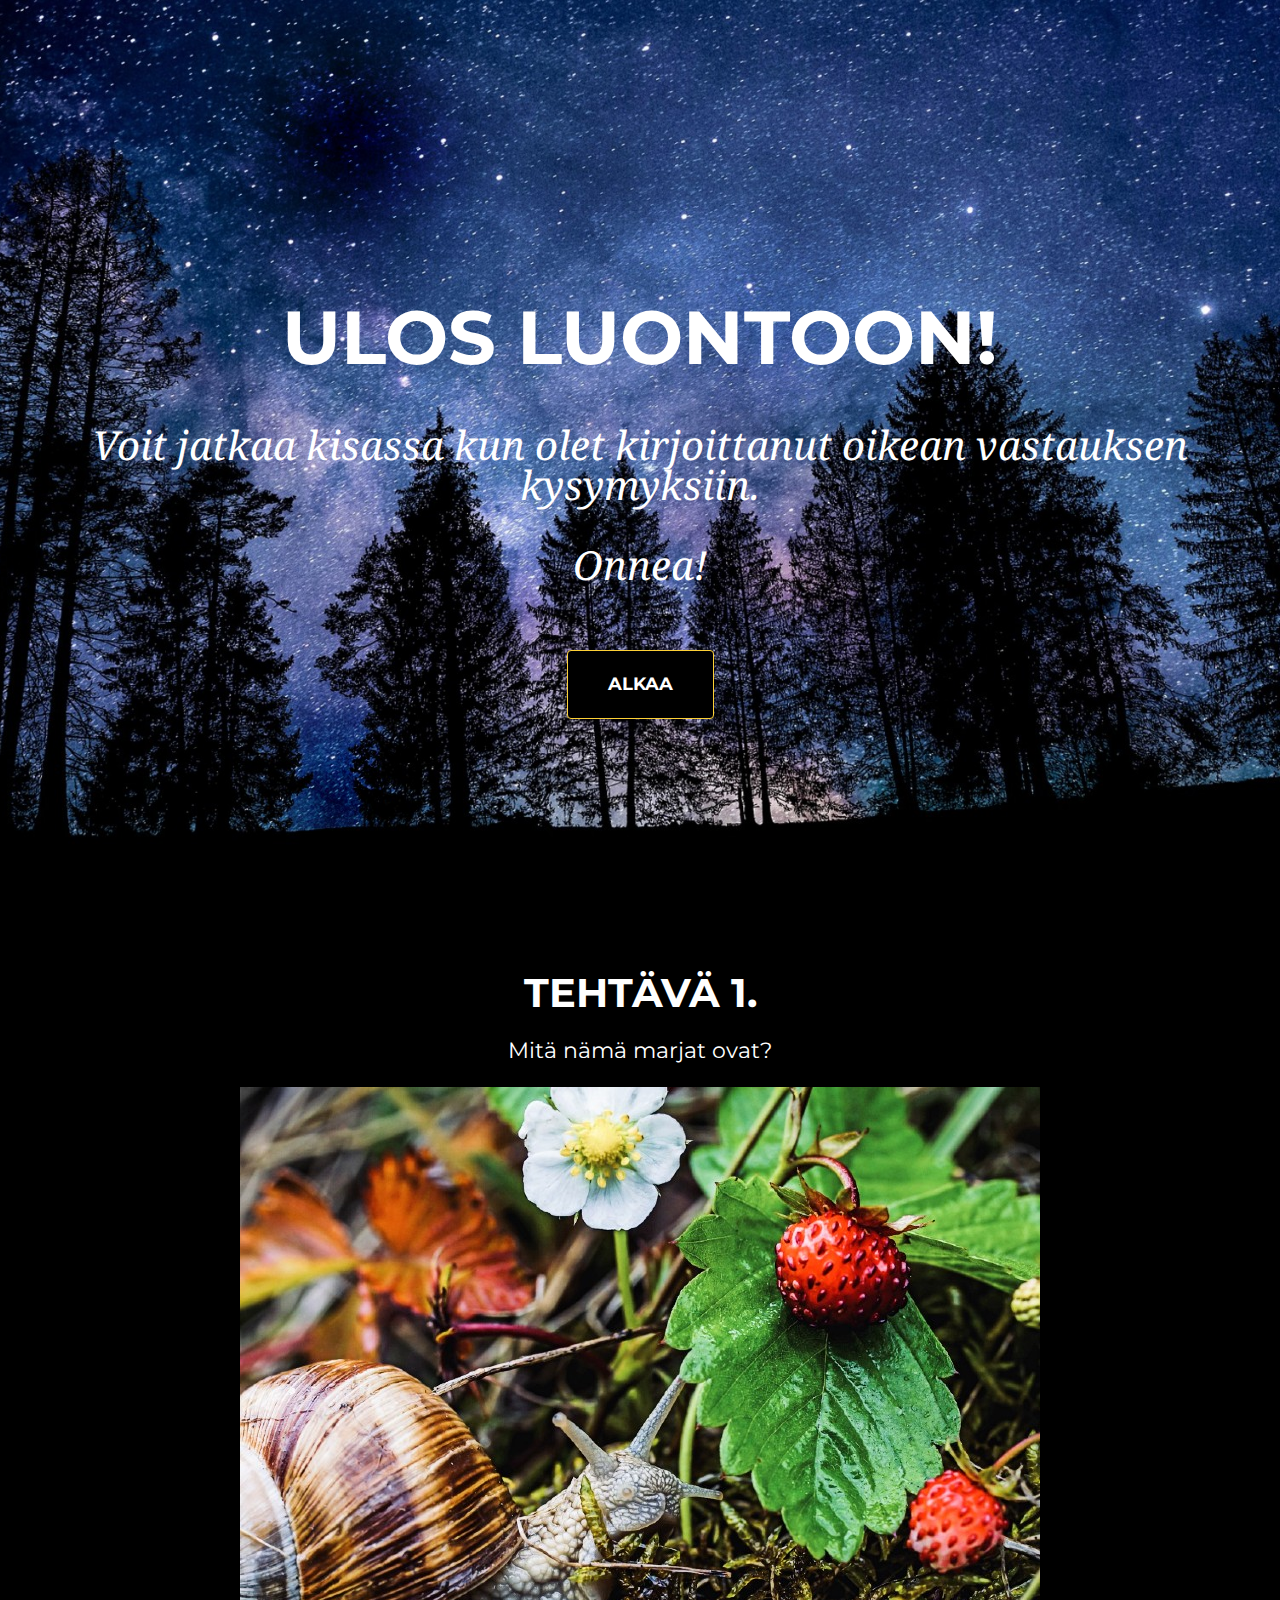
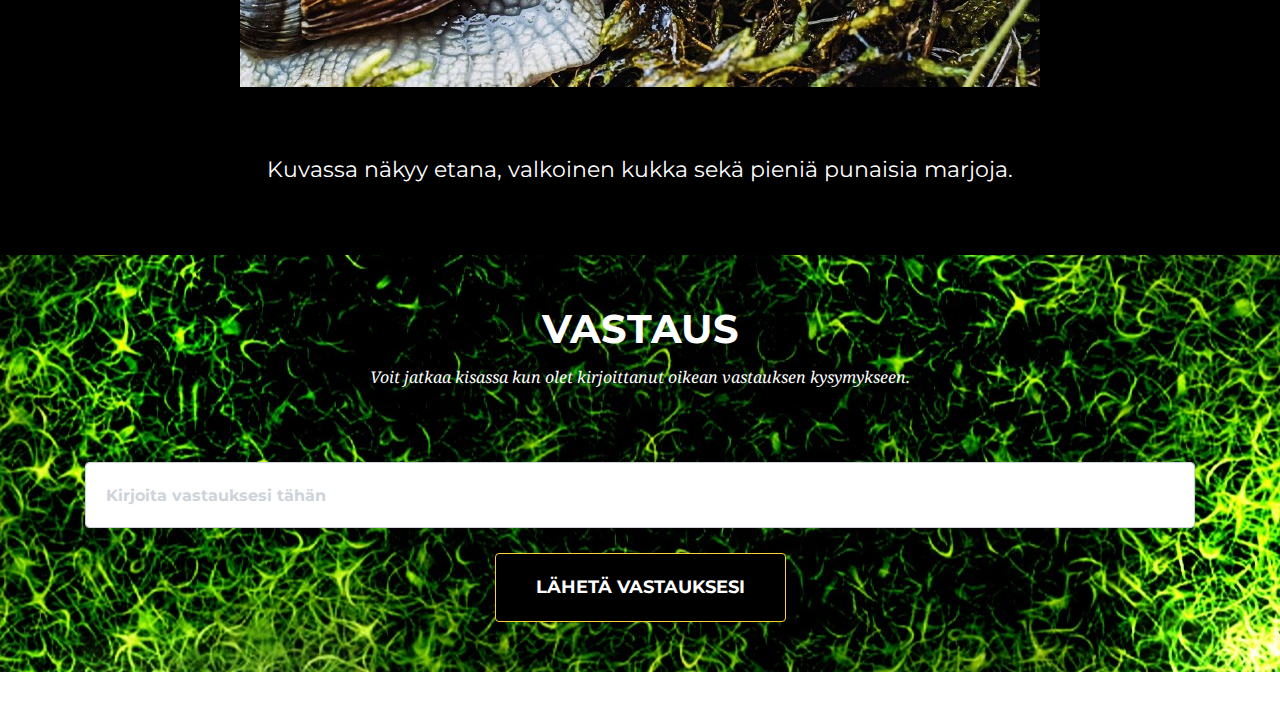
==== commit 87a39aed: "frågan" ====
--- a/index.html
+++ b/index.html
@@ -179,7 +179,7 @@
         <div class="row">
           <div class="col-lg-12 text-center">
             <h2 class="section-heading text-uppercase">vastaus</h2>
-            <h3 class="section-subheading question-text">Voit jatkaa kisassa kun olet kirjoittanut oikean vastauksen kysymyksiin.</h3>
+            <h3 class="section-subheading question-text">Voit jatkaa kisassa kun olet kirjoittanut oikean vastauksen kysymykseen.</h3>
           </div>
         </div>
         <div class="row">
